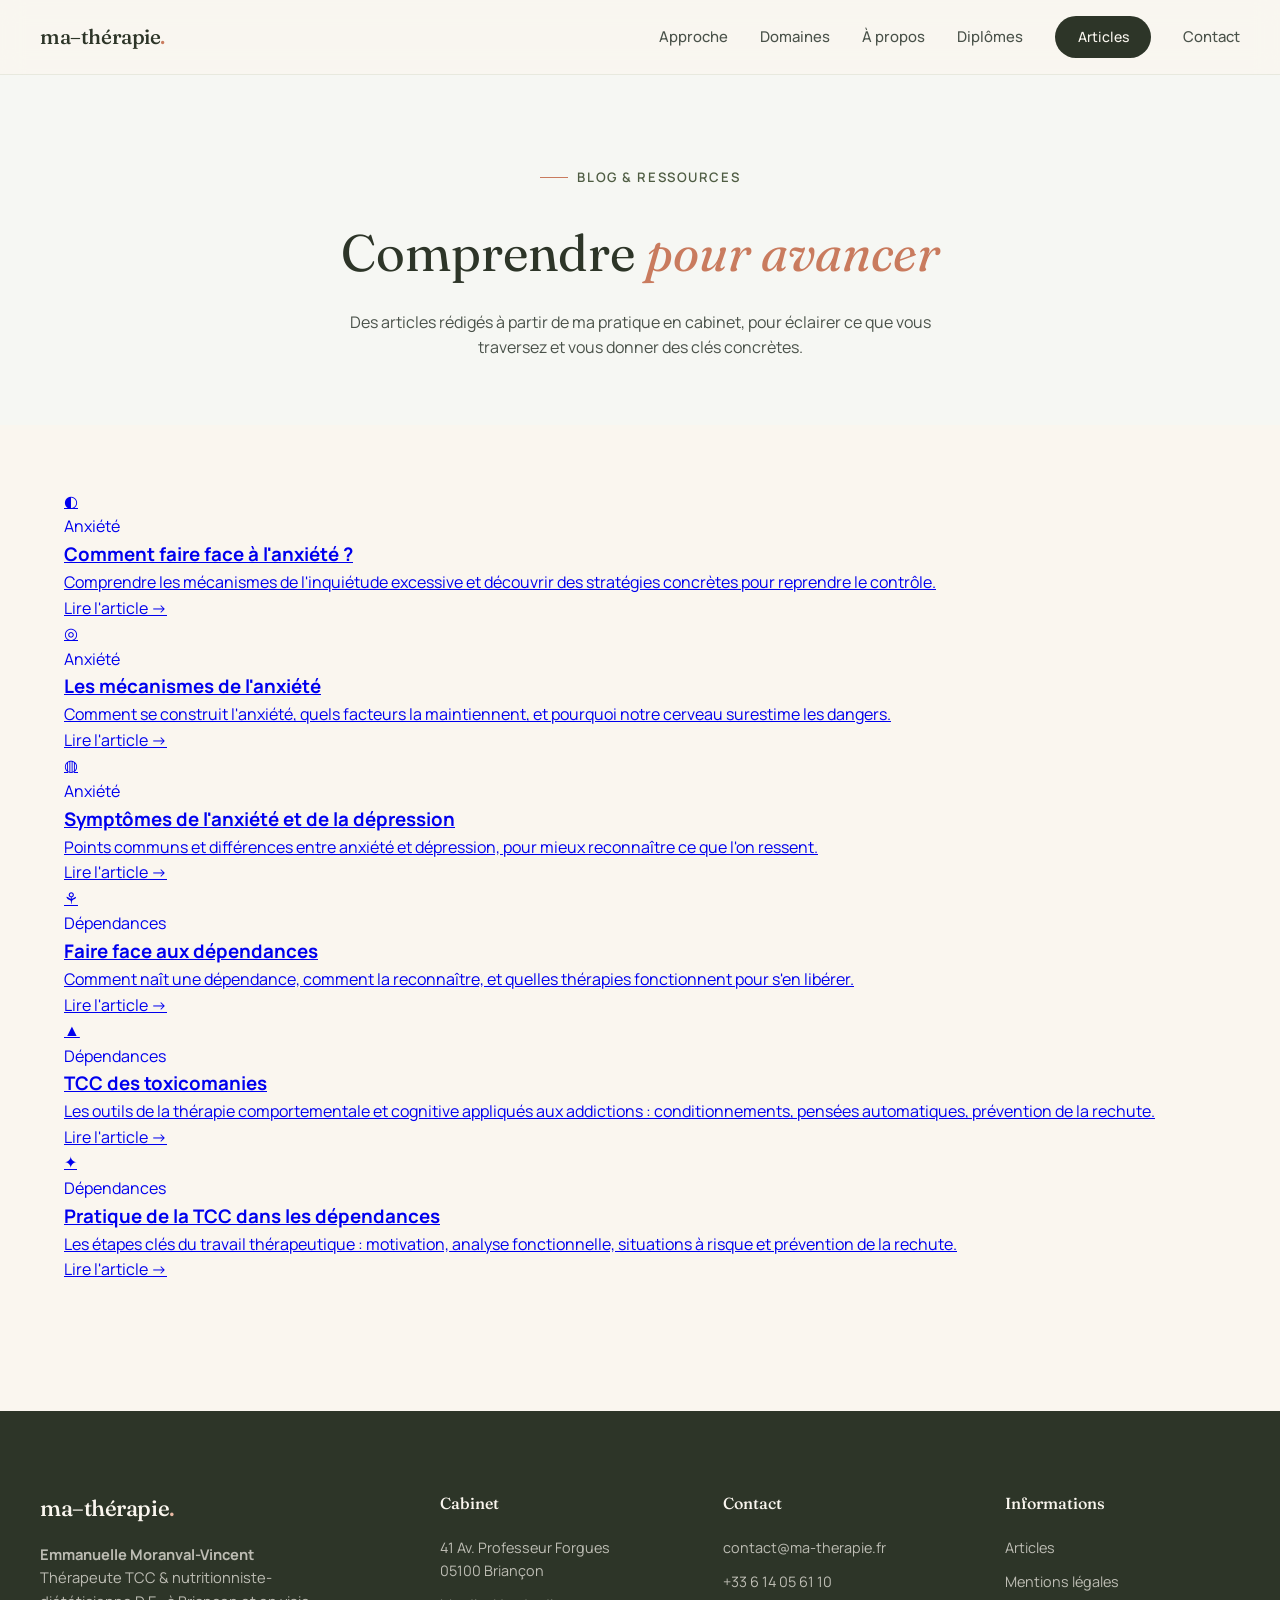
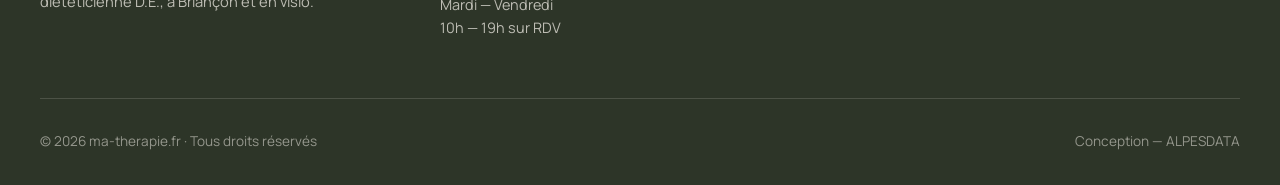
==== articles/index.html @ a9e89aa7 "Initial commit — ma-therapie.fr : site vitrine TCC + nutrition - Design system sauge/argile (Fraunce" ====
<!DOCTYPE html>
<html lang="fr">
<head>
<meta charset="UTF-8">
<meta name="viewport" content="width=device-width, initial-scale=1.0">
<title>Blog & ressources — ma-therapie.fr | Emmanuelle Moranval-Vincent</title>
<meta name="description" content="Articles et ressources sur la thérapie TCC, l'anxiété, les phobies, la dépression et les dépendances par Emmanuelle Moranval-Vincent, thérapeute à Briançon.">
<link rel="stylesheet" href="../css/style.css">
<style>
.page-header {
  padding: 10rem 1.5rem 4rem;
  background: var(--sage-50);
  text-align: center;
}
.page-header h1 { font-family: 'Fraunces', serif; font-size: clamp(2.4rem, 4vw, 3.4rem); font-weight: 400; color: var(--sage-800); }
.page-header h1 em { color: var(--clay); font-style: italic; }
.page-header p { max-width: 600px; margin: 1rem auto 0; color: var(--ink-soft); }

.articles-list { padding: 4rem 1.5rem 8rem; background: var(--cream); }
.articles-list .article-grid { margin-top: 0; }
.article-card .cat { display: inline-block; }

.pagination { text-align: center; margin-top: 4rem; }
.pagination a { display: inline-block; padding: 0.6rem 1.2rem; border-radius: var(--radius-full); background: var(--sage-800); color: var(--cream); text-decoration: none; font-size: 0.9rem; transition: all 0.3s; }
.pagination a:hover { background: var(--clay); }
</style>
</head>
<body>

<nav>
  <div class="nav-inner">
    <a href="/" class="logo">ma–thérapie<em>.</em></a>
    <button class="hamburger" aria-label="Menu"><span></span><span></span><span></span></button>
    <div class="nav-links">
      <a href="/#approach">Approche</a>
      <a href="/#expertise">Domaines</a>
      <a href="/#about">À propos</a>
      <a href="/#diplomas">Diplômes</a>
      <a href="." class="nav-cta">Articles</a>
      <a href="/#contact">Contact</a>
    </div>
  </div>
</nav>

<section class="page-header fade-in">
  <div class="eyebrow" style="justify-content: center;">Blog & ressources</div>
  <h1>Comprendre <em>pour avancer</em></h1>
  <p>Des articles rédigés à partir de ma pratique en cabinet, pour éclairer ce que vous traversez et vous donner des clés concrètes.</p>
</section>

<section class="articles-list">
  <div class="container">
    <div class="article-grid">

      <a href="anxiete-comment-faire-face.html" class="article-card fade-in">
        <div class="thumb">◐</div>
        <div class="body">
          <div class="cat">Anxiété</div>
          <h3>Comment faire face à l'anxiété ?</h3>
          <p class="excerpt">Comprendre les mécanismes de l'inquiétude excessive et découvrir des stratégies concrètes pour reprendre le contrôle.</p>
          <span class="read-more">Lire l'article →</span>
        </div>
      </a>

      <a href="mecanismes-anxiete.html" class="article-card fade-in">
        <div class="thumb">◎</div>
        <div class="body">
          <div class="cat">Anxiété</div>
          <h3>Les mécanismes de l'anxiété</h3>
          <p class="excerpt">Comment se construit l'anxiété, quels facteurs la maintiennent, et pourquoi notre cerveau surestime les dangers.</p>
          <span class="read-more">Lire l'article →</span>
        </div>
      </a>

      <a href="symptomes-anxiete.html" class="article-card fade-in">
        <div class="thumb">◍</div>
        <div class="body">
          <div class="cat">Anxiété</div>
          <h3>Symptômes de l'anxiété et de la dépression</h3>
          <p class="excerpt">Points communs et différences entre anxiété et dépression, pour mieux reconnaître ce que l'on ressent.</p>
          <span class="read-more">Lire l'article →</span>
        </div>
      </a>

      <a href="faire-face-aux-dependances.html" class="article-card fade-in">
        <div class="thumb">⚘</div>
        <div class="body">
          <div class="cat">Dépendances</div>
          <h3>Faire face aux dépendances</h3>
          <p class="excerpt">Comment naît une dépendance, comment la reconnaître, et quelles thérapies fonctionnent pour s'en libérer.</p>
          <span class="read-more">Lire l'article →</span>
        </div>
      </a>

      <a href="tcc-toxicomanies.html" class="article-card fade-in">
        <div class="thumb">▲</div>
        <div class="body">
          <div class="cat">Dépendances</div>
          <h3>TCC des toxicomanies</h3>
          <p class="excerpt">Les outils de la thérapie comportementale et cognitive appliqués aux addictions : conditionnements, pensées automatiques, prévention de la rechute.</p>
          <span class="read-more">Lire l'article →</span>
        </div>
      </a>

      <a href="pratique-tcc-dependances.html" class="article-card fade-in">
        <div class="thumb">✦</div>
        <div class="body">
          <div class="cat">Dépendances</div>
          <h3>Pratique de la TCC dans les dépendances</h3>
          <p class="excerpt">Les étapes clés du travail thérapeutique : motivation, analyse fonctionnelle, situations à risque et prévention de la rechute.</p>
          <span class="read-more">Lire l'article →</span>
        </div>
      </a>

    </div>
  </div>
</section>

<footer id="contact">
  <div class="footer-grid">
    <div class="footer-brand">
      <div class="logo">ma–thérapie<em style="color: var(--clay-light);">.</em></div>
      <p><strong style="color: var(--cream); opacity: 1;">Emmanuelle Moranval-Vincent</strong><br>Thérapeute TCC & nutritionniste-diététicienne D.E., à Briançon et en visio.</p>
    </div>
    <div class="footer-col">
      <h4>Cabinet</h4>
      <p>41 Av. Professeur Forgues<br>05100 Briançon</p>
      <p>Mardi — Vendredi<br>10h — 19h sur RDV</p>
    </div>
    <div class="footer-col">
      <h4>Contact</h4>
      <a href="mailto:contact@ma-therapie.fr">contact@ma-therapie.fr</a>
      <a href="tel:+336****6110">+33 6 14 05 61 10</a>
    </div>
    <div class="footer-col">
      <h4>Informations</h4>
      <a href=".">Articles</a>
      <a href="../mentions-legales.html">Mentions légales</a>
    </div>
  </div>
  <div class="footer-bottom">
    <span>© 2026 ma-therapie.fr · Tous droits réservés</span>
    <span>Conception — ALPESDATA</span>
  </div>
</footer>

<script src="../js/main.js"></script>
</body>
</html>
---- css/style.css ----
/* === MA-THÉRAPIE.FR — Design System === */
@import url('https://fonts.googleapis.com/css2?family=Fraunces:ital,opsz,wght@0,9..144,300;0,9..144,400;0,9..144,500;0,9..144,600;1,9..144,400&family=Manrope:wght@300;400;500;600;700&display=swap');

:root {
  --sage-50: #f6f7f3;
  --sage-100: #e9ece1;
  --sage-200: #d4dac3;
  --sage-400: #8a9a78;
  --sage-600: #4f5d43;
  --sage-800: #2d3528;
  --clay: #c97b5e;
  --clay-light: #e8b8a3;
  --cream: #faf6ef;
  --ink: #1a1f16;
  --ink-soft: #4a524a;
  --white: #ffffff;

  --radius-sm: 8px;
  --radius-md: 14px;
  --radius-lg: 20px;
  --radius-full: 100px;
}

* { margin: 0; padding: 0; box-sizing: border-box; }
html { scroll-behavior: smooth; }

body {
  font-family: 'Manrope', sans-serif;
  color: var(--ink);
  background: var(--cream);
  line-height: 1.6;
  -webkit-font-smoothing: antialiased;
}

.serif { font-family: 'Fraunces', serif; font-weight: 400; letter-spacing: -0.02em; }
.italic { font-style: italic; }

img { max-width: 100%; height: auto; display: block; }

.container {
  max-width: 1200px;
  margin: 0 auto;
  padding: 0 1.5rem;
}

/* === BUTTONS === */
.btn-primary, .btn-secondary {
  padding: 0.9rem 1.8rem;
  border-radius: var(--radius-full);
  font-size: 0.95rem;
  font-weight: 600;
  text-decoration: none;
  transition: all 0.3s cubic-bezier(0.4, 0, 0.2, 1);
  display: inline-flex;
  align-items: center;
  gap: 0.6rem;
  border: none;
  cursor: pointer;
}
.btn-primary {
  background: var(--clay);
  color: var(--white);
  box-shadow: 0 4px 20px rgba(201, 123, 94, 0.25);
}
.btn-primary:hover {
  background: var(--sage-800);
  transform: translateY(-2px);
  box-shadow: 0 8px 28px rgba(45, 53, 40, 0.3);
}
.btn-secondary {
  background: transparent;
  color: var(--sage-800);
  border: 1.5px solid var(--sage-200);
}
.btn-secondary:hover { border-color: var(--sage-800); background: var(--white); }

/* === NAV === */
nav {
  position: fixed;
  top: 0; left: 0; right: 0;
  z-index: 100;
  padding: 1rem 1.5rem;
  background: rgba(250, 246, 239, 0.88);
  backdrop-filter: blur(12px);
  -webkit-backdrop-filter: blur(12px);
  display: flex;
  justify-content: space-between;
  align-items: center;
  border-bottom: 1px solid rgba(138, 154, 120, 0.15);
}
.nav-inner { max-width: 1200px; margin: 0 auto; display: flex; justify-content: space-between; align-items: center; width: 100%; padding: 0; }

.logo {
  font-family: 'Fraunces', serif;
  font-size: 1.3rem;
  font-weight: 500;
  letter-spacing: -0.02em;
  color: var(--sage-800);
  text-decoration: none;
}
.logo em { color: var(--clay); font-style: normal; }

.nav-links { display: flex; gap: 2rem; align-items: center; }
.nav-links a {
  color: var(--ink-soft);
  text-decoration: none;
  font-size: 0.93rem;
  font-weight: 500;
  transition: color 0.2s;
}
.nav-links a:hover { color: var(--clay); }

.nav-cta {
  background: var(--sage-800);
  color: var(--cream) !important;
  padding: 0.6rem 1.4rem;
  border-radius: var(--radius-full);
  font-size: 0.88rem !important;
  transition: all 0.3s;
}
.nav-cta:hover { background: var(--clay); color: var(--white) !important; }

/* Hamburger */
.hamburger { display: none; flex-direction: column; gap: 5px; cursor: pointer; padding: 4px; background: none; border: none; }
.hamburger span { width: 24px; height: 2px; background: var(--sage-800); border-radius: 2px; transition: all 0.3s; }

/* === SECTION HEADERS === */
.eyebrow {
  display: inline-flex;
  align-items: center;
  gap: 0.6rem;
  font-size: 0.82rem;
  font-weight: 600;
  letter-spacing: 0.12em;
  text-transform: uppercase;
  color: var(--sage-600);
  margin-bottom: 1.5rem;
}
.eyebrow::before {
  content: '';
  width: 28px; height: 1.5px;
  background: var(--clay);
}

.section-title {
  font-family: 'Fraunces', serif;
  font-size: clamp(2rem, 4vw, 3.2rem);
  line-height: 1.1;
  letter-spacing: -0.025em;
  font-weight: 400;
}
.section-title em { font-style: italic; }
.section-lead {
  font-size: 1.05rem;
  color: var(--ink-soft);
  line-height: 1.7;
  max-width: 640px;
  margin-top: 1rem;
}

/* === FOOTER === */
footer {
  background: var(--sage-800);
  color: var(--cream);
  padding: 5rem 1.5rem 2rem;
}
.footer-grid {
  max-width: 1200px;
  margin: 0 auto;
  display: grid;
  grid-template-columns: 1.5fr 1fr 1fr 1fr;
  gap: 3rem;
  padding-bottom: 3rem;
  border-bottom: 1px solid rgba(250, 246, 239, 0.15);
}
.footer-brand .logo { color: var(--cream); font-size: 1.4rem; margin-bottom: 1rem; display: block; }
.footer-brand p { opacity: 0.7; font-size: 0.92rem; line-height: 1.6; max-width: 320px; }
.footer-col h4 { font-family: 'Fraunces', serif; font-size: 1rem; margin-bottom: 1.2rem; font-weight: 500; }
.footer-col a, .footer-col p { display: block; color: var(--cream); opacity: 0.7; text-decoration: none; font-size: 0.9rem; margin-bottom: 0.7rem; transition: opacity 0.2s; }
.footer-col a:hover { opacity: 1; color: var(--clay-light); }
.footer-bottom { max-width: 1200px; margin: 2rem auto 0; display: flex; justify-content: space-between; font-size: 0.85rem; opacity: 0.5; }

/* === MOBILE NAV === */
@media (max-width: 900px) {
  .hamburger { display: flex; }
  .nav-links {
    position: fixed;
    top: 64px; left: 0; right: 0;
    background: var(--cream);
    flex-direction: column;
    padding: 2rem;
    gap: 1.5rem;
    border-bottom: 1px solid var(--sage-200);
    transform: translateY(-100%);
    opacity: 0;
    pointer-events: none;
    transition: all 0.3s;
  }
  .nav-links.open { transform: translateY(0); opacity: 1; pointer-events: all; }
  .nav-links a { font-size: 1.1rem; }
  
  .footer-grid { grid-template-columns: 1fr; }
  .footer-bottom { flex-direction: column; gap: 0.5rem; text-align: center; }
}
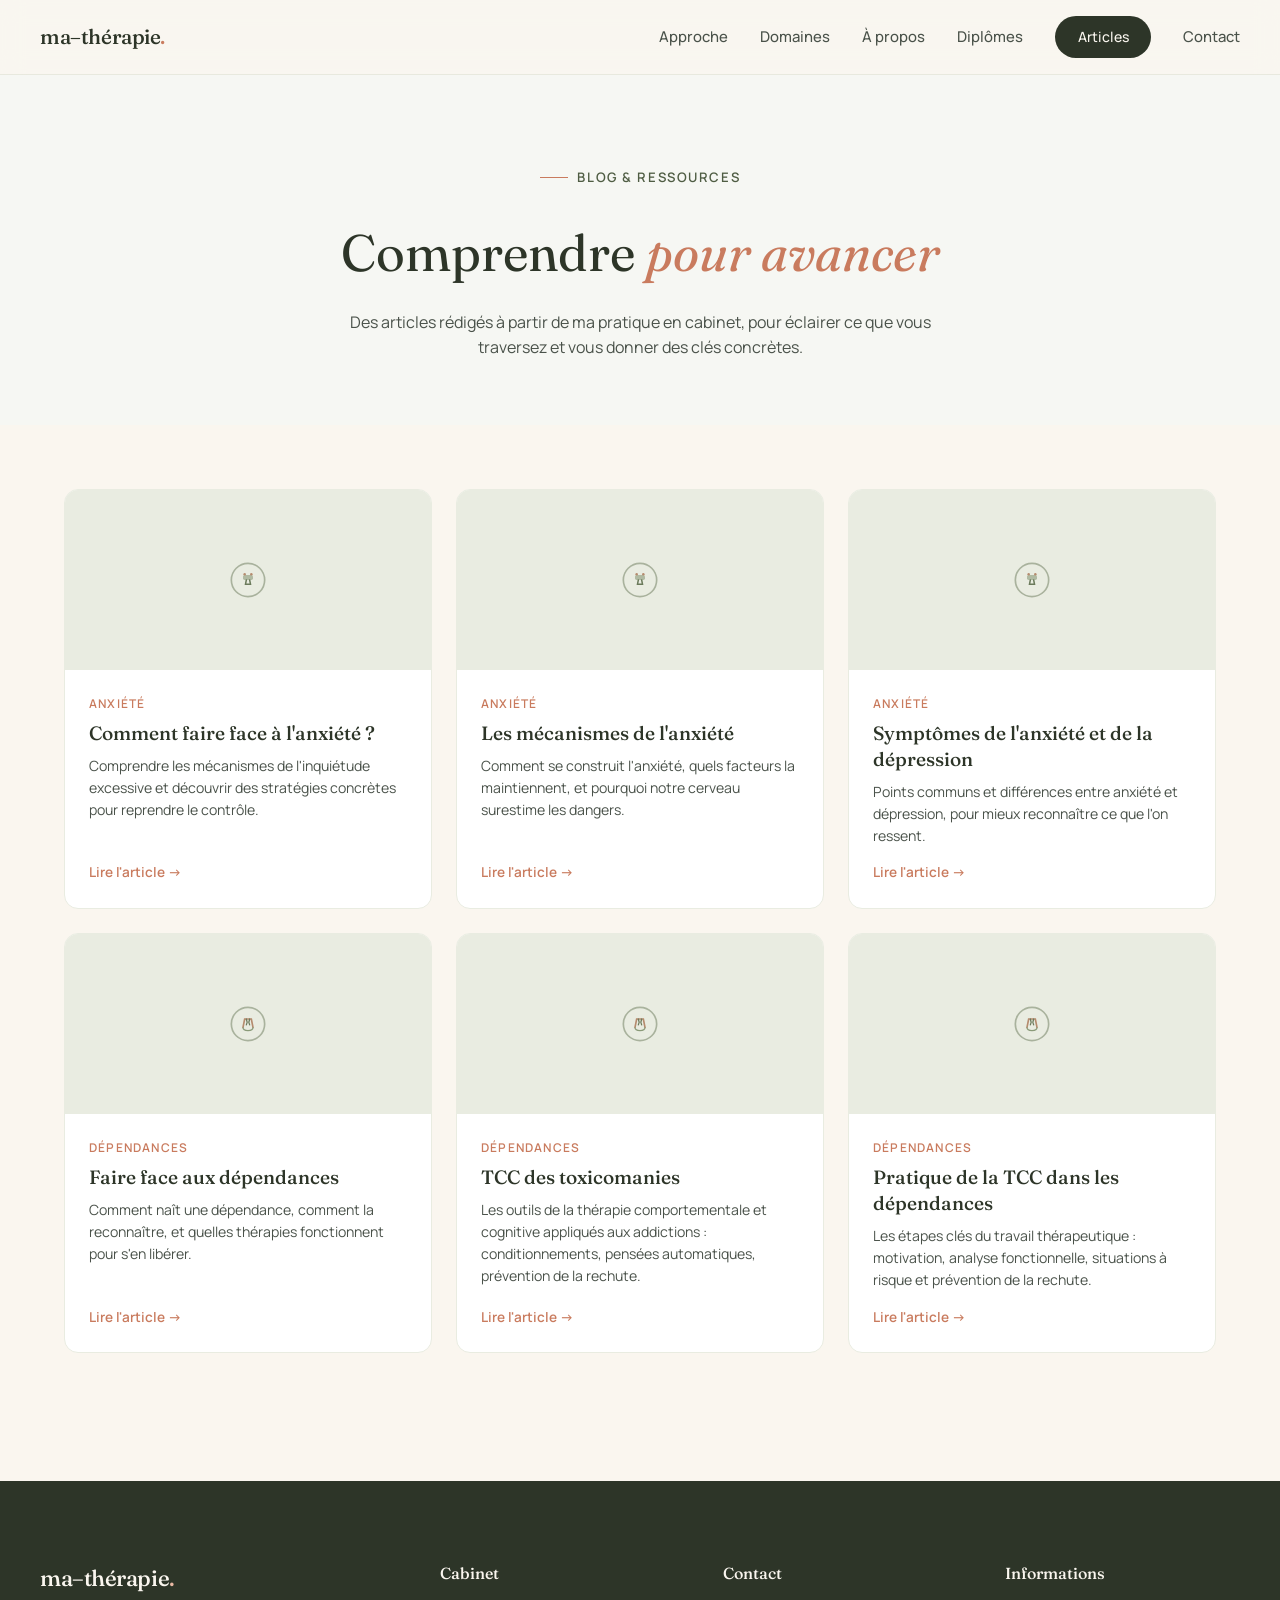
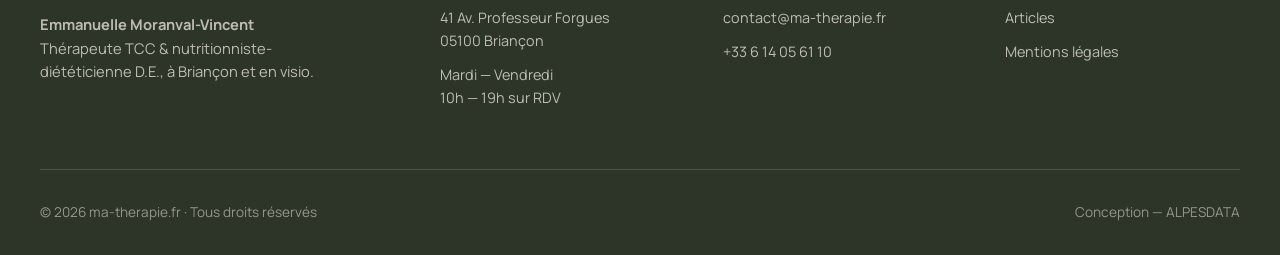
==== commit 992e5225: "SEO : sitemap, robots.txt, OG tags, JSON-LD, breadcrumbs, thumbnails SVG, CSS inline externalisé" ====
--- a/articles/index.html
+++ b/articles/index.html
@@ -24,6 +24,29 @@
 .pagination a { display: inline-block; padding: 0.6rem 1.2rem; border-radius: var(--radius-full); background: var(--sage-800); color: var(--cream); text-decoration: none; font-size: 0.9rem; transition: all 0.3s; }
 .pagination a:hover { background: var(--clay); }
 </style>
+
+  <meta property="og:type" content="website">
+  <meta property="og:url" content="https://ma-therapie.fr/articles/">
+  <meta property="og:title" content="Blog & ressources — ma-therapie.fr | Emmanuelle Moranval-Vincent">
+  <meta property="og:description" content="Articles et ressources sur la thérapie TCC, l'anxiété, les phobies, la dépression et les dépendances par Emmanuelle Moranval-Vincent, thérapeute à Briançon.">
+  <meta property="og:image" content="https://ma-therapie.fr/img/therapeute.jpg">
+  <meta property="og:image:width" content="1200">
+  <meta property="og:image:height" content="630">
+  <meta property="og:locale" content="fr_FR">
+  <meta name="twitter:card" content="summary_large_image">
+  <meta name="twitter:title" content="Blog & ressources — ma-therapie.fr | Emmanuelle Moranval-Vincent">
+  <meta name="twitter:description" content="Articles et ressources sur la thérapie TCC, l'anxiété, les phobies, la dépression et les dépendances par Emmanuelle Moranval-Vincent, thérapeute à Briançon.">
+  <link rel="canonical" href="https://ma-therapie.fr/articles/">
+  <script type="application/ld+json">
+{
+      "@context": "https://schema.org",
+      "@type": "Blog",
+      "name": "Blog — ma-therapie.fr",
+      "description": "Articles et ressources sur la thérapie TCC",
+      "url": "https://ma-therapie.fr/articles/",
+      "author": {"@type": "Person", "name": "Emmanuelle Moranval-Vincent"}
+    }
+  </script>
 </head>
 <body>
 
@@ -53,7 +76,9 @@
     <div class="article-grid">
 
       <a href="anxiete-comment-faire-face.html" class="article-card fade-in">
-        <div class="thumb">◐</div>
+        <div class="thumb">
+    <svg viewBox="0 0 48 48" fill="none" xmlns="http://www.w3.org/2000/svg" width="40" height="40"><circle cx="24" cy="24" r="20" stroke="#6b7a5b" stroke-width="2" fill="#e9ece1" opacity="0.5"/><path d="M18 20c0-1.1.9-2 2-2h8a2 2 0 012 2v2a2 2 0 01-2 2h-8a2 2 0 01-2-2v-2z" fill="#8a9a78" opacity="0.6"/><path d="M22 24l-1 5h6l-1-5" stroke="#6b7a5b" stroke-width="1.8" stroke-linecap="round"/><circle cx="20" cy="17" r="1.5" fill="#b58b6e"/><circle cx="28" cy="17" r="1.5" fill="#b58b6e"/></svg>
+  </div>
         <div class="body">
           <div class="cat">Anxiété</div>
           <h3>Comment faire face à l'anxiété ?</h3>
@@ -63,7 +88,9 @@
       </a>
 
       <a href="mecanismes-anxiete.html" class="article-card fade-in">
-        <div class="thumb">◎</div>
+        <div class="thumb">
+    <svg viewBox="0 0 48 48" fill="none" xmlns="http://www.w3.org/2000/svg" width="40" height="40"><circle cx="24" cy="24" r="20" stroke="#6b7a5b" stroke-width="2" fill="#e9ece1" opacity="0.5"/><path d="M18 20c0-1.1.9-2 2-2h8a2 2 0 012 2v2a2 2 0 01-2 2h-8a2 2 0 01-2-2v-2z" fill="#8a9a78" opacity="0.6"/><path d="M22 24l-1 5h6l-1-5" stroke="#6b7a5b" stroke-width="1.8" stroke-linecap="round"/><circle cx="20" cy="17" r="1.5" fill="#b58b6e"/><circle cx="28" cy="17" r="1.5" fill="#b58b6e"/></svg>
+  </div>
         <div class="body">
           <div class="cat">Anxiété</div>
           <h3>Les mécanismes de l'anxiété</h3>
@@ -73,7 +100,9 @@
       </a>
 
       <a href="symptomes-anxiete.html" class="article-card fade-in">
-        <div class="thumb">◍</div>
+        <div class="thumb">
+    <svg viewBox="0 0 48 48" fill="none" xmlns="http://www.w3.org/2000/svg" width="40" height="40"><circle cx="24" cy="24" r="20" stroke="#6b7a5b" stroke-width="2" fill="#e9ece1" opacity="0.5"/><path d="M18 20c0-1.1.9-2 2-2h8a2 2 0 012 2v2a2 2 0 01-2 2h-8a2 2 0 01-2-2v-2z" fill="#8a9a78" opacity="0.6"/><path d="M22 24l-1 5h6l-1-5" stroke="#6b7a5b" stroke-width="1.8" stroke-linecap="round"/><circle cx="20" cy="17" r="1.5" fill="#b58b6e"/><circle cx="28" cy="17" r="1.5" fill="#b58b6e"/></svg>
+  </div>
         <div class="body">
           <div class="cat">Anxiété</div>
           <h3>Symptômes de l'anxiété et de la dépression</h3>
@@ -83,7 +112,9 @@
       </a>
 
       <a href="faire-face-aux-dependances.html" class="article-card fade-in">
-        <div class="thumb">⚘</div>
+        <div class="thumb">
+    <svg viewBox="0 0 48 48" fill="none" xmlns="http://www.w3.org/2000/svg" width="40" height="40"><circle cx="24" cy="24" r="20" stroke="#6b7a5b" stroke-width="2" fill="#e9ece1" opacity="0.5"/><path d="M18 28l2-10h8l2 10" stroke="#b58b6e" stroke-width="2" stroke-linecap="round"/><path d="M18 28c0 2 2 4 6 4s6-2 6-4" stroke="#8a9a78" stroke-width="1.5" fill="none"/><path d="M22 18l1 4-1 3" stroke="#6b7a5b" stroke-width="1.5" stroke-linecap="round"/><path d="M26 18l-1 4 1 3" stroke="#6b7a5b" stroke-width="1.5" stroke-linecap="round"/></svg>
+  </div>
         <div class="body">
           <div class="cat">Dépendances</div>
           <h3>Faire face aux dépendances</h3>
@@ -93,7 +124,9 @@
       </a>
 
       <a href="tcc-toxicomanies.html" class="article-card fade-in">
-        <div class="thumb">▲</div>
+        <div class="thumb">
+    <svg viewBox="0 0 48 48" fill="none" xmlns="http://www.w3.org/2000/svg" width="40" height="40"><circle cx="24" cy="24" r="20" stroke="#6b7a5b" stroke-width="2" fill="#e9ece1" opacity="0.5"/><path d="M18 28l2-10h8l2 10" stroke="#b58b6e" stroke-width="2" stroke-linecap="round"/><path d="M18 28c0 2 2 4 6 4s6-2 6-4" stroke="#8a9a78" stroke-width="1.5" fill="none"/><path d="M22 18l1 4-1 3" stroke="#6b7a5b" stroke-width="1.5" stroke-linecap="round"/><path d="M26 18l-1 4 1 3" stroke="#6b7a5b" stroke-width="1.5" stroke-linecap="round"/></svg>
+  </div>
         <div class="body">
           <div class="cat">Dépendances</div>
           <h3>TCC des toxicomanies</h3>
@@ -103,7 +136,9 @@
       </a>
 
       <a href="pratique-tcc-dependances.html" class="article-card fade-in">
-        <div class="thumb">✦</div>
+        <div class="thumb">
+    <svg viewBox="0 0 48 48" fill="none" xmlns="http://www.w3.org/2000/svg" width="40" height="40"><circle cx="24" cy="24" r="20" stroke="#6b7a5b" stroke-width="2" fill="#e9ece1" opacity="0.5"/><path d="M18 28l2-10h8l2 10" stroke="#b58b6e" stroke-width="2" stroke-linecap="round"/><path d="M18 28c0 2 2 4 6 4s6-2 6-4" stroke="#8a9a78" stroke-width="1.5" fill="none"/><path d="M22 18l1 4-1 3" stroke="#6b7a5b" stroke-width="1.5" stroke-linecap="round"/><path d="M26 18l-1 4 1 3" stroke="#6b7a5b" stroke-width="1.5" stroke-linecap="round"/></svg>
+  </div>
         <div class="body">
           <div class="cat">Dépendances</div>
           <h3>Pratique de la TCC dans les dépendances</h3>
--- a/css/style.css
+++ b/css/style.css
@@ -202,3 +202,575 @@
   .footer-grid { grid-template-columns: 1fr; }
   .footer-bottom { flex-direction: column; gap: 0.5rem; text-align: center; }
 }
+
+
+/* === SECTION STYLES (moved from index.html inline) === */
+/* === HERO === */
+.hero {
+  min-height: 100vh;
+  padding: 7rem 1.5rem 4rem;
+  display: grid;
+  grid-template-columns: 1.1fr 0.9fr;
+  gap: 4rem;
+  align-items: center;
+  position: relative;
+  overflow: hidden;
+  max-width: 1200px;
+  margin: 0 auto;
+}
+.hero::before {
+  content: '';
+  position: absolute;
+  top: -20%; right: -10%;
+  width: 60%; height: 80%;
+  background: radial-gradient(circle, var(--sage-100) 0%, transparent 60%);
+  z-index: 0;
+}
+.hero-content { position: relative; z-index: 2; }
+
+.hero h1 {
+  font-family: 'Fraunces', serif;
+  font-size: clamp(2.6rem, 5.5vw, 4.8rem);
+  line-height: 1.02;
+  letter-spacing: -0.035em;
+  color: var(--sage-800);
+  margin-bottom: 1.8rem;
+  font-weight: 400;
+}
+.hero h1 em { font-style: italic; color: var(--clay); font-weight: 300; }
+
+.hero-desc {
+  font-size: 1.1rem;
+  color: var(--ink-soft);
+  max-width: 520px;
+  margin-bottom: 2.5rem;
+  line-height: 1.7;
+}
+
+.cta-group { display: flex; gap: 1rem; flex-wrap: wrap; }
+
+.hero-signals {
+  display: flex;
+  gap: 2.5rem;
+  margin-top: 3rem;
+  padding-top: 2rem;
+  border-top: 1px solid var(--sage-200);
+}
+.signal-item .num {
+  font-family: 'Fraunces', serif;
+  font-size: 2rem;
+  color: var(--clay);
+  line-height: 1;
+  font-weight: 500;
+}
+.signal-item .lbl {
+  font-size: 0.82rem;
+  color: var(--ink-soft);
+  margin-top: 0.4rem;
+}
+
+/* Hero visual */
+.hero-visual { position: relative; z-index: 1; height: 580px; }
+.portrait-frame {
+  position: absolute;
+  top: 50%; left: 50%;
+  transform: translate(-50%, -50%);
+  width: 85%;
+  max-width: 400px;
+  aspect-ratio: 4/5;
+  border-radius: 240px 240px 16px 16px;
+  background:
+    linear-gradient(135deg, rgba(201,123,94,0.15), rgba(138,154,120,0.25)),
+    url('img/therapeute.jpg') center/cover;
+  box-shadow: 0 30px 80px rgba(45, 53, 40, 0.2);
+}
+.portrait-frame::after {
+  content: '';
+  position: absolute;
+  inset: -8px;
+  border: 1px solid var(--sage-400);
+  border-radius: 248px 248px 24px 24px;
+  opacity: 0.4;
+}
+.floating-badge {
+  position: absolute;
+  background: var(--white);
+  padding: 1rem 1.3rem;
+  border-radius: var(--radius-md);
+  box-shadow: 0 12px 40px rgba(45, 53, 40, 0.12);
+  display: flex;
+  align-items: center;
+  gap: 0.8rem;
+  font-size: 0.9rem;
+}
+.floating-badge .dot {
+  width: 10px; height: 10px;
+  border-radius: 50%;
+  background: #4ade80;
+  box-shadow: 0 0 0 4px rgba(74, 222, 128, 0.2);
+  animation: pulse 2s infinite;
+}
+@keyframes pulse {
+  0%, 100% { box-shadow: 0 0 0 4px rgba(74, 222, 128, 0.2); }
+  50% { box-shadow: 0 0 0 8px rgba(74, 222, 128, 0.1); }
+}
+.badge-1 { top: 12%; left: -3%; }
+.badge-2 { bottom: 10%; right: -3%; font-family: 'Fraunces', serif; font-size: 0.88rem; color: var(--sage-800); }
+.badge-2 .stars { color: var(--clay); font-size: 1rem; }
+
+/* === APPROACH === */
+.approach {
+  padding: 8rem 1.5rem;
+  background: var(--sage-800);
+  color: var(--cream);
+  position: relative;
+}
+.approach h2 em { color: var(--clay-light); }
+.approach .section-lead { color: rgba(250, 246, 239, 0.85); }
+
+.approach-grid {
+  display: grid;
+  grid-template-columns: repeat(2, 1fr);
+  gap: 2rem;
+  margin-top: 3rem;
+}
+.approach-card {
+  background: rgba(250, 246, 239, 0.04);
+  border: 1px solid rgba(250, 246, 239, 0.1);
+  border-radius: var(--radius-lg);
+  padding: 2.5rem;
+  transition: all 0.4s;
+}
+.approach-card:hover {
+  background: rgba(250, 246, 239, 0.08);
+  transform: translateY(-4px);
+}
+.card-num {
+  font-family: 'Fraunces', serif;
+  font-size: 0.95rem;
+  color: var(--clay-light);
+  letter-spacing: 0.15em;
+  margin-bottom: 1.5rem;
+}
+.card-title {
+  font-family: 'Fraunces', serif;
+  font-size: 1.8rem;
+  font-weight: 400;
+  margin-bottom: 1rem;
+  letter-spacing: -0.02em;
+}
+.card-title em { font-style: italic; color: var(--clay-light); }
+.card-desc {
+  font-size: 0.98rem;
+  opacity: 0.85;
+  line-height: 1.7;
+  margin-bottom: 1.5rem;
+}
+.card-tags { display: flex; flex-wrap: wrap; gap: 0.5rem; }
+.tag {
+  font-size: 0.78rem;
+  padding: 0.3rem 0.8rem;
+  border: 1px solid rgba(250, 246, 239, 0.2);
+  border-radius: var(--radius-full);
+  color: var(--cream);
+  opacity: 0.85;
+}
+
+/* === EXPERTISE === */
+.expertise {
+  padding: 8rem 1.5rem;
+  background: var(--cream);
+}
+.expertise h2 em { color: var(--clay); }
+.expertise .subtitle {
+  color: var(--ink-soft);
+  font-size: 1.05rem;
+  margin-bottom: 4rem;
+  max-width: 580px;
+}
+.expertise-grid {
+  display: grid;
+  grid-template-columns: repeat(3, 1fr);
+  gap: 1.2rem;
+}
+.expertise-item {
+  background: var(--white);
+  padding: 2rem 1.8rem;
+  border-radius: 16px;
+  border: 1px solid var(--sage-100);
+  transition: all 0.3s;
+  cursor: pointer;
+  text-decoration: none;
+  display: block;
+  color: inherit;
+}
+.expertise-item:hover {
+  border-color: var(--clay);
+  transform: translateY(-3px);
+  box-shadow: 0 15px 40px rgba(45, 53, 40, 0.08);
+}
+.exp-icon {
+  width: 44px; height: 44px;
+  background: var(--sage-100);
+  border-radius: 12px;
+  display: flex;
+  align-items: center;
+  justify-content: center;
+  margin-bottom: 1.2rem;
+  font-size: 1.3rem;
+}
+.expertise-item:hover .exp-icon { background: var(--clay-light); }
+.exp-title {
+  font-family: 'Fraunces', serif;
+  font-size: 1.25rem;
+  color: var(--sage-800);
+  margin-bottom: 0.5rem;
+  font-weight: 500;
+}
+.exp-desc {
+  font-size: 0.9rem;
+  color: var(--ink-soft);
+  line-height: 1.55;
+}
+
+/* === BLOG PREVIEW === */
+.blog-preview {
+  padding: 8rem 1.5rem;
+  background: var(--sage-50);
+}
+.blog-preview h2 em { color: var(--clay); }
+.article-grid {
+  display: grid;
+  grid-template-columns: repeat(3, 1fr);
+  gap: 1.5rem;
+  margin-top: 4rem;
+}
+.article-card {
+  background: var(--white);
+  border-radius: var(--radius-md);
+  overflow: hidden;
+  border: 1px solid var(--sage-100);
+  transition: all 0.3s;
+  text-decoration: none;
+  color: inherit;
+  display: flex;
+  flex-direction: column;
+}
+.article-card:hover {
+  transform: translateY(-4px);
+  box-shadow: 0 15px 40px rgba(45, 53, 40, 0.1);
+  border-color: var(--clay-light);
+}
+.article-card .thumb {
+  height: 180px;
+  background: var(--sage-100);
+  display: flex;
+  align-items: center;
+  justify-content: center;
+  font-size: 3rem;
+}
+.article-card .body { padding: 1.5rem; flex: 1; display: flex; flex-direction: column; }
+.article-card .cat {
+  font-size: 0.75rem;
+  text-transform: uppercase;
+  letter-spacing: 0.1em;
+  color: var(--clay);
+  font-weight: 600;
+  margin-bottom: 0.5rem;
+}
+.article-card h3 {
+  font-family: 'Fraunces', serif;
+  font-size: 1.2rem;
+  font-weight: 500;
+  color: var(--sage-800);
+  margin-bottom: 0.5rem;
+  line-height: 1.35;
+}
+.article-card .excerpt {
+  font-size: 0.88rem;
+  color: var(--ink-soft);
+  line-height: 1.55;
+  flex: 1;
+}
+.article-card .read-more {
+  margin-top: 1rem;
+  font-size: 0.85rem;
+  color: var(--clay);
+  font-weight: 600;
+}
+
+/* === ABOUT === */
+.about {
+  padding: 8rem 1.5rem;
+  background: var(--sage-50);
+}
+.about-inner {
+  max-width: 1200px;
+  margin: 0 auto;
+  display: grid;
+  grid-template-columns: 0.9fr 1.1fr;
+  gap: 5rem;
+  align-items: center;
+}
+.about-visual {
+  aspect-ratio: 3/4;
+  border-radius: 12px;
+  background:
+    linear-gradient(135deg, rgba(201,123,94,0.1), rgba(45,53,40,0.2)),
+    url('img/cabinet.jpg') center/cover;
+  position: relative;
+  box-shadow: 0 20px 60px rgba(45, 53, 40, 0.15);
+}
+.about-quote {
+  position: absolute;
+  bottom: -40px; right: -40px;
+  background: var(--cream);
+  padding: 1.8rem 2rem;
+  border-radius: 8px;
+  max-width: 280px;
+  font-family: 'Fraunces', serif;
+  font-style: italic;
+  font-size: 1.05rem;
+  color: var(--sage-800);
+  line-height: 1.5;
+  box-shadow: 0 15px 45px rgba(45, 53, 40, 0.12);
+}
+.about-quote::before {
+  content: '"';
+  position: absolute;
+  top: -10px; left: 15px;
+  font-size: 4rem;
+  color: var(--clay);
+  font-family: 'Fraunces', serif;
+  line-height: 1;
+}
+.about h2 em { color: var(--clay); font-weight: 300; }
+.about p {
+  color: var(--ink-soft);
+  font-size: 1rem;
+  margin-bottom: 1.2rem;
+  line-height: 1.75;
+}
+.credentials {
+  margin-top: 2rem;
+  padding-top: 2rem;
+  border-top: 1px solid var(--sage-200);
+  display: grid;
+  grid-template-columns: 1fr 1fr;
+  gap: 1.5rem;
+}
+.cred-item {
+  font-size: 0.9rem;
+  color: var(--sage-800);
+  display: flex;
+  align-items: flex-start;
+  gap: 0.6rem;
+}
+.cred-item::before {
+  content: '✓';
+  color: var(--clay);
+  font-weight: 700;
+  flex-shrink: 0;
+}
+
+/* === DIPLOMAS === */
+.diplomas {
+  padding: 8rem 1.5rem;
+  background: var(--cream);
+  position: relative;
+  overflow: hidden;
+}
+.diplomas::before {
+  content: '';
+  position: absolute;
+  top: 10%; left: -10%;
+  width: 500px; height: 500px;
+  background: radial-gradient(circle, var(--sage-100) 0%, transparent 65%);
+  z-index: 0;
+}
+.diplomas-inner { max-width: 1100px; margin: 0 auto; position: relative; z-index: 1; }
+
+.diplomas-header {
+  display: grid;
+  grid-template-columns: 1fr 1fr;
+  gap: 4rem;
+  align-items: end;
+  margin-bottom: 5rem;
+}
+.diplomas h2 em { color: var(--clay); }
+.diplomas .header-text {
+  color: var(--ink-soft);
+  font-size: 1.02rem;
+  line-height: 1.7;
+}
+
+.timeline { position: relative; padding-left: 3rem; }
+.timeline::before {
+  content: '';
+  position: absolute;
+  left: 11px;
+  top: 12px;
+  bottom: 12px;
+  width: 1px;
+  background: linear-gradient(to bottom, var(--clay) 0%, var(--sage-400) 50%, transparent 100%);
+}
+.timeline-item {
+  position: relative;
+  padding: 1.8rem 2rem;
+  margin-bottom: 1.2rem;
+  display: grid;
+  grid-template-columns: 110px 1fr auto;
+  gap: 2.5rem;
+  align-items: center;
+  background: var(--white);
+  border-radius: var(--radius-md);
+  margin-left: -1rem;
+  border: 1px solid var(--sage-100);
+  transition: all 0.3s;
+}
+.timeline-item:hover {
+  transform: translateX(6px);
+  border-color: var(--clay-light);
+  box-shadow: 0 10px 30px rgba(45, 53, 40, 0.07);
+}
+.timeline-dot {
+  position: absolute;
+  left: -2.8rem;
+  top: 50%;
+  transform: translateY(-50%);
+  width: 24px; height: 24px;
+  border-radius: 50%;
+  background: var(--cream);
+  border: 2px solid var(--clay);
+  display: flex;
+  align-items: center;
+  justify-content: center;
+}
+.timeline-dot::after {
+  content: '';
+  width: 8px; height: 8px;
+  border-radius: 50%;
+  background: var(--clay);
+}
+.timeline-year {
+  font-family: 'Fraunces', serif;
+  font-size: 1.5rem;
+  color: var(--clay);
+  font-weight: 500;
+  letter-spacing: -0.01em;
+}
+.timeline-content .dipl-title {
+  font-family: 'Fraunces', serif;
+  font-size: 1.22rem;
+  color: var(--sage-800);
+  font-weight: 500;
+  margin-bottom: 0.35rem;
+}
+.timeline-content .dipl-institution {
+  font-size: 0.88rem;
+  color: var(--ink-soft);
+  line-height: 1.5;
+}
+.timeline-badge {
+  font-size: 0.72rem;
+  padding: 0.35rem 0.9rem;
+  border-radius: var(--radius-full);
+  background: var(--sage-100);
+  color: var(--sage-800);
+  font-weight: 600;
+  letter-spacing: 0.06em;
+  text-transform: uppercase;
+  white-space: nowrap;
+}
+.timeline-badge.accent { background: var(--clay); color: var(--white); }
+
+.diplomas-footer {
+  margin-top: 3rem;
+  padding: 1.8rem 2rem;
+  background: var(--sage-800);
+  color: var(--cream);
+  border-radius: var(--radius-md);
+  display: flex;
+  align-items: center;
+  gap: 1.5rem;
+  font-size: 0.95rem;
+}
+.diplomas-footer .icon { font-size: 1.8rem; flex-shrink: 0; }
+.diplomas-footer strong { color: var(--clay-light); }
+
+/* === BOOKING === */
+.booking {
+  padding: 8rem 1.5rem;
+  background: var(--clay);
+  color: var(--white);
+  text-align: center;
+  position: relative;
+  overflow: hidden;
+}
+.booking::before {
+  content: '';
+  position: absolute;
+  inset: 0;
+  background:
+    radial-gradient(circle at 20% 30%, rgba(255,255,255,0.1) 0%, transparent 50%),
+    radial-gradient(circle at 80% 70%, rgba(45,53,40,0.2) 0%, transparent 50%);
+}
+.booking-inner { position: relative; }
+.booking h2 em { color: rgba(255,255,255,0.85); }
+.booking p {
+  font-size: 1.1rem;
+  opacity: 0.92;
+  margin-bottom: 2.5rem;
+  line-height: 1.65;
+}
+.booking .cta-group { justify-content: center; }
+.booking .btn-primary { background: var(--cream); color: var(--sage-800); }
+.booking .btn-primary:hover { background: var(--sage-800); color: var(--cream); }
+.booking .btn-secondary { color: var(--white); border-color: rgba(255,255,255,0.4); }
+.booking .btn-secondary:hover { background: rgba(255,255,255,0.1); border-color: var(--white); }
+
+/* === RESPONSIVE === */
+@media (max-width: 900px) {
+  .hero { grid-template-columns: 1fr; gap: 3rem; padding: 7rem 1.5rem 3rem; }
+  .hero-visual { height: 420px; }
+  .approach-grid, .expertise-grid, .article-grid { grid-template-columns: 1fr; }
+  .about-inner { grid-template-columns: 1fr; gap: 3rem; }
+  .diplomas-header { grid-template-columns: 1fr; gap: 1.5rem; margin-bottom: 3rem; }
+  .timeline { padding-left: 2rem; }
+  .timeline-item { grid-template-columns: 1fr; gap: 0.5rem; padding: 1.5rem; margin-left: 0; }
+  .timeline-item:hover { transform: none; }
+  .timeline-dot { left: -2.3rem; }
+  .timeline-year { font-size: 1.2rem; }
+  .diplomas-footer { flex-direction: column; text-align: center; }
+  .about-quote { position: static; margin-top: 1.5rem; max-width: 100%; }
+  .credentials { grid-template-columns: 1fr; }
+}
+
+/* === FADE IN === */
+.fade-in { opacity: 0; transform: translateY(30px); transition: all 0.8s cubic-bezier(0.4, 0, 0.2, 1); }
+.fade-in.visible { opacity: 1; transform: translateY(0); }
+/* === BREADCRUMB === */
+.breadcrumb {
+  max-width: 720px;
+  margin: 0 auto;
+  padding: 7rem 1.5rem 0;
+  font-size: 0.85rem;
+  color: var(--ink-soft);
+}
+.breadcrumb a {
+  color: var(--clay);
+  text-decoration: none;
+  transition: opacity 0.2s;
+}
+.breadcrumb a:hover { opacity: 0.7; }
+.breadcrumb .sep {
+  margin: 0 0.5rem;
+  color: var(--sage-200);
+  font-size: 1.1rem;
+}
+.breadcrumb [aria-current="page"] {
+  color: var(--ink-soft);
+}
+@media (max-width: 900px) {
+  .breadcrumb { padding: 7rem 1rem 0; font-size: 0.8rem; }
+}
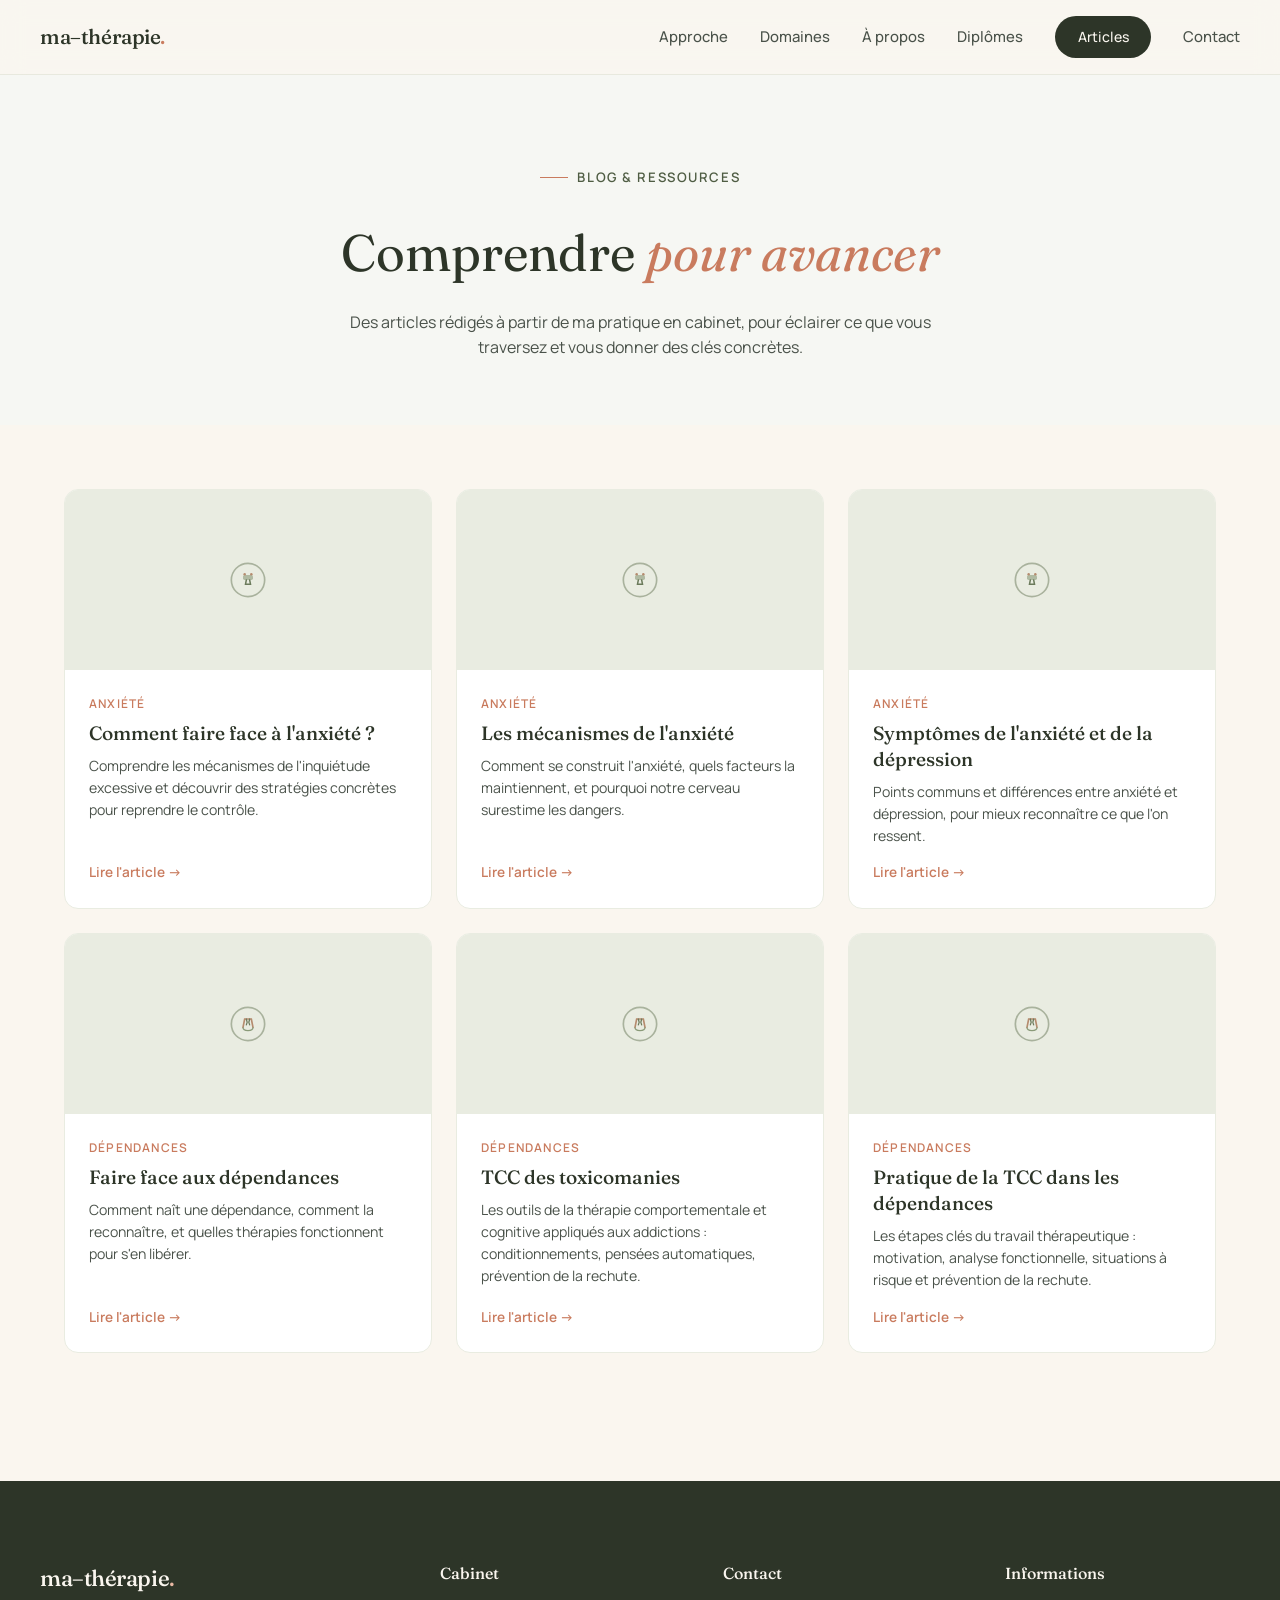
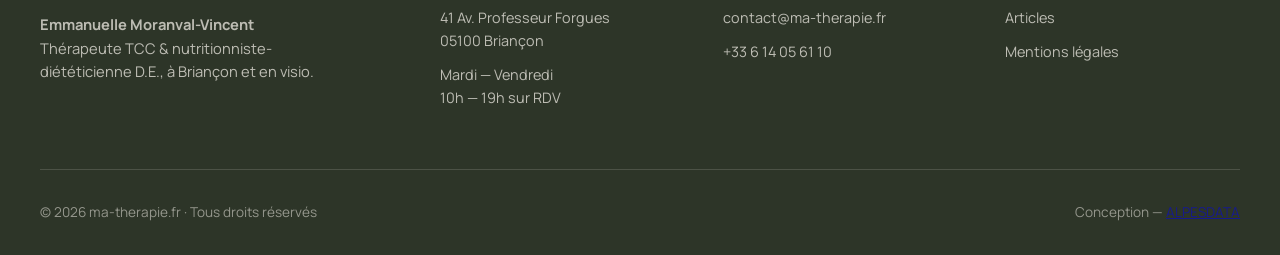
==== commit ed176029: "Ajout lien alpesdata.com (target=_blank) dans toutes les pages" ====
--- a/articles/index.html
+++ b/articles/index.html
@@ -175,7 +175,7 @@
   </div>
   <div class="footer-bottom">
     <span>© 2026 ma-therapie.fr · Tous droits réservés</span>
-    <span>Conception — ALPESDATA</span>
+    <span>Conception — <a href="https://alpesdata.com" target="_blank" rel="noopener">ALPESDATA</a></span>
   </div>
 </footer>
 
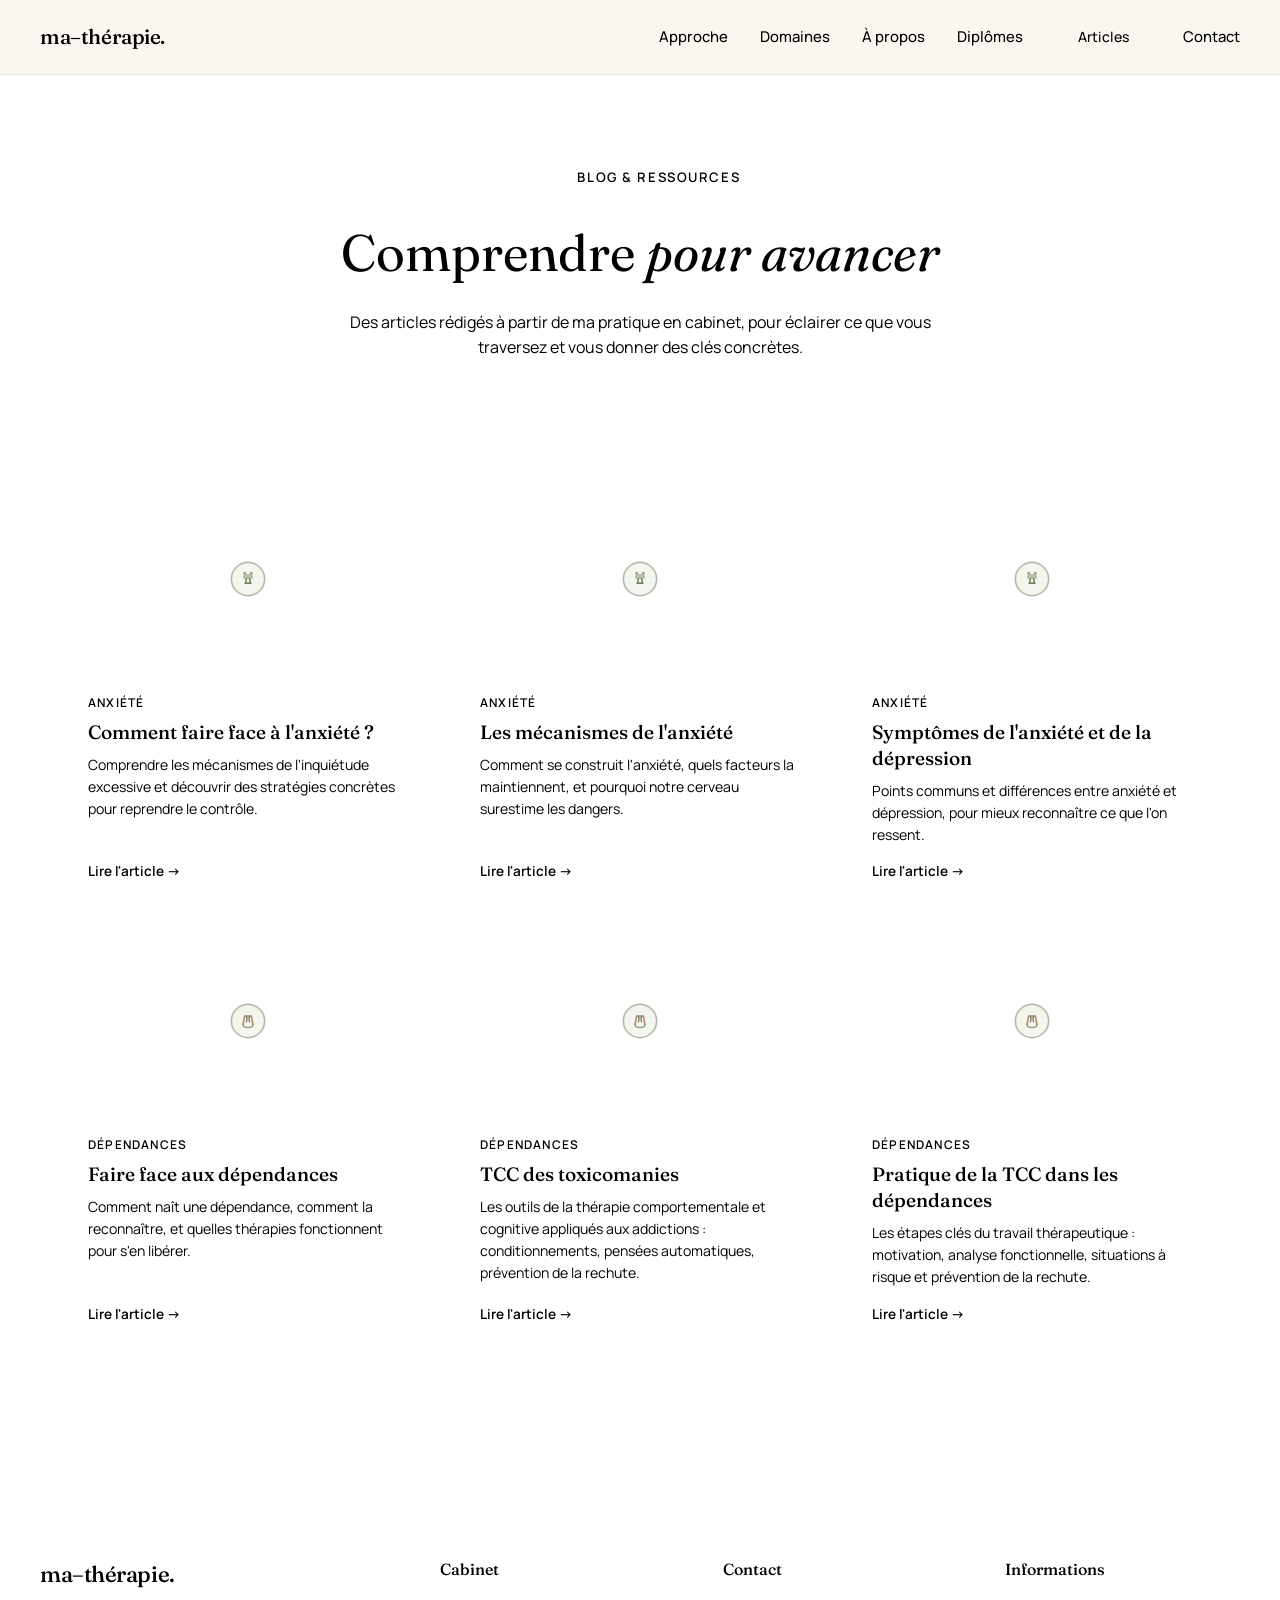
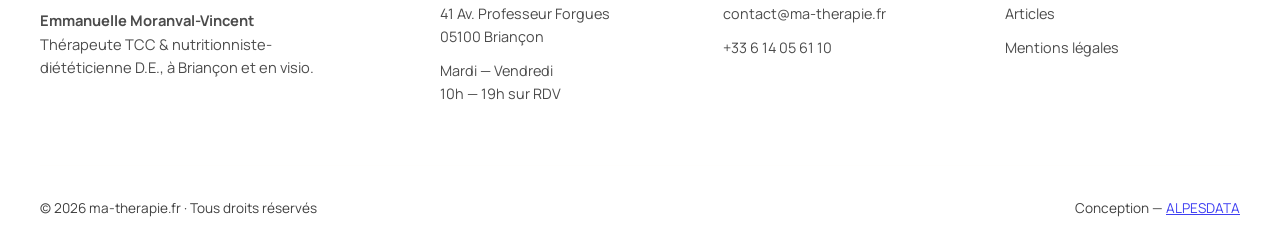
==== commit 82fc4996: "Inline CSS dans le HTML (supprime render-blocking) + Google Fonts en preconnect" ====
--- a/articles/index.html
+++ b/articles/index.html
@@ -5,7 +5,6 @@
 <meta name="viewport" content="width=device-width, initial-scale=1.0">
 <title>Blog & ressources — ma-therapie.fr | Emmanuelle Moranval-Vincent</title>
 <meta name="description" content="Articles et ressources sur la thérapie TCC, l'anxiété, les phobies, la dépression et les dépendances par Emmanuelle Moranval-Vincent, thérapeute à Briançon.">
-<link rel="stylesheet" href="../css/style.css">
 <style>
 .page-header {
   padding: 10rem 1.5rem 4rem;
@@ -47,6 +46,788 @@
       "author": {"@type": "Person", "name": "Emmanuelle Moranval-Vincent"}
     }
   </script>
+    <link rel="preconnect" href="https://fonts.googleapis.com">
+    <link rel="preconnect" href="https://fonts.gstatic.com" crossorigin>
+    <link href="https://fonts.googleapis.com/css2?family=Fraunces:ital,opsz,wght@0,9..144,300;0,9..144,400;0,9..144,500;0,9..144,600;1,9..144,400&family=Manrope:wght@300;400;500;600;700&display=swap" rel="stylesheet">
+    <style>
+/* === MA-THÉRAPIE.FR — Design System === */
+;
+
+:root {
+  --sage-50: #f6f7f3;
+  --sage-100: #e9ece1;
+  --sage-200: #d4dac3;
+  --sage-400: #8a9a78;
+  --sage-600: #4f5d43;
+  --sage-800: #2d3528;
+  --clay: #c97b5e;
+  --clay-light: #e8b8a3;
+  --cream: #faf6ef;
+  --ink: #1a1f16;
+  --ink-soft: #4a524a;
+  --white: #ffffff;
+
+  --radius-sm: 8px;
+  --radius-md: 14px;
+  --radius-lg: 20px;
+  --radius-full: 100px;
+}
+
+* { margin: 0; padding: 0; box-sizing: border-box; }
+html { scroll-behavior: smooth; }
+
+body {
+  font-family: 'Manrope', sans-serif;
+  color: var(--ink);
+  background: var(--cream);
+  line-height: 1.6;
+  -webkit-font-smoothing: antialiased;
+}
+
+.serif { font-family: 'Fraunces', serif; font-weight: 400; letter-spacing: -0.02em; }
+.italic { font-style: italic; }
+
+img { max-width: 100%; height: auto; display: block; }
+
+.container {
+  max-width: 1200px;
+  margin: 0 auto;
+  padding: 0 1.5rem;
+}
+
+/* === BUTTONS === */
+.btn-primary, .btn-secondary {
+  padding: 0.9rem 1.8rem;
+  border-radius: var(--radius-full);
+  font-size: 0.95rem;
+  font-weight: 600;
+  text-decoration: none;
+  transition: all 0.3s cubic-bezier(0.4, 0, 0.2, 1);
+  display: inline-flex;
+  align-items: center;
+  gap: 0.6rem;
+  border: none;
+  cursor: pointer;
+}
+.btn-primary {
+  background: var(--clay);
+  color: var(--white);
+  box-shadow: 0 4px 20px rgba(201, 123, 94, 0.25);
+}
+.btn-primary:hover {
+  background: var(--sage-800);
+  transform: translateY(-2px);
+  box-shadow: 0 8px 28px rgba(45, 53, 40, 0.3);
+}
+.btn-secondary {
+  background: transparent;
+  color: var(--sage-800);
+  border: 1.5px solid var(--sage-200);
+}
+.btn-secondary:hover { border-color: var(--sage-800); background: var(--white); }
+
+/* === NAV === */
+nav {
+  position: fixed;
+  top: 0; left: 0; right: 0;
+  z-index: 100;
+  padding: 1rem 1.5rem;
+  background: rgba(250, 246, 239, 0.88);
+  backdrop-filter: blur(12px);
+  -webkit-backdrop-filter: blur(12px);
+  display: flex;
+  justify-content: space-between;
+  align-items: center;
+  border-bottom: 1px solid rgba(138, 154, 120, 0.15);
+}
+.nav-inner { max-width: 1200px; margin: 0 auto; display: flex; justify-content: space-between; align-items: center; width: 100%; padding: 0; }
+
+.logo {
+  font-family: 'Fraunces', serif;
+  font-size: 1.3rem;
+  font-weight: 500;
+  letter-spacing: -0.02em;
+  color: var(--sage-800);
+  text-decoration: none;
+}
+.logo em { color: var(--clay); font-style: normal; }
+
+.nav-links { display: flex; gap: 2rem; align-items: center; }
+.nav-links a {
+  color: var(--ink-soft);
+  text-decoration: none;
+  font-size: 0.93rem;
+  font-weight: 500;
+  transition: color 0.2s;
+}
+.nav-links a:hover { color: var(--clay); }
+
+.nav-cta {
+  background: var(--sage-800);
+  color: var(--cream) !important;
+  padding: 0.6rem 1.4rem;
+  border-radius: var(--radius-full);
+  font-size: 0.88rem !important;
+  transition: all 0.3s;
+}
+.nav-cta:hover { background: var(--clay); color: var(--white) !important; }
+
+/* Hamburger */
+.hamburger { display: none; flex-direction: column; gap: 5px; cursor: pointer; padding: 4px; background: none; border: none; }
+.hamburger span { width: 24px; height: 2px; background: var(--sage-800); border-radius: 2px; transition: all 0.3s; }
+
+/* === SECTION HEADERS === */
+.eyebrow {
+  display: inline-flex;
+  align-items: center;
+  gap: 0.6rem;
+  font-size: 0.82rem;
+  font-weight: 600;
+  letter-spacing: 0.12em;
+  text-transform: uppercase;
+  color: var(--sage-600);
+  margin-bottom: 1.5rem;
+}
+.eyebrow::before {
+  content: '';
+  width: 28px; height: 1.5px;
+  background: var(--clay);
+}
+
+.section-title {
+  font-family: 'Fraunces', serif;
+  font-size: clamp(2rem, 4vw, 3.2rem);
+  line-height: 1.1;
+  letter-spacing: -0.025em;
+  font-weight: 400;
+}
+.section-title em { font-style: italic; }
+.section-lead {
+  font-size: 1.05rem;
+  color: var(--ink-soft);
+  line-height: 1.7;
+  max-width: 640px;
+  margin-top: 1rem;
+}
+
+/* === FOOTER === */
+footer {
+  background: var(--sage-800);
+  color: var(--cream);
+  padding: 5rem 1.5rem 2rem;
+}
+.footer-grid {
+  max-width: 1200px;
+  margin: 0 auto;
+  display: grid;
+  grid-template-columns: 1.5fr 1fr 1fr 1fr;
+  gap: 3rem;
+  padding-bottom: 3rem;
+  border-bottom: 1px solid rgba(250, 246, 239, 0.15);
+}
+.footer-brand .logo { color: var(--cream); font-size: 1.4rem; margin-bottom: 1rem; display: block; }
+.footer-brand p { opacity: 0.7; font-size: 0.92rem; line-height: 1.6; max-width: 320px; }
+.footer-col h4 { font-family: 'Fraunces', serif; font-size: 1rem; margin-bottom: 1.2rem; font-weight: 500; }
+.footer-col a, .footer-col p { display: block; color: var(--cream); opacity: 0.7; text-decoration: none; font-size: 0.9rem; margin-bottom: 0.7rem; transition: opacity 0.2s; }
+.footer-col a:hover { opacity: 1; color: var(--clay-light); }
+.footer-bottom { max-width: 1200px; margin: 2rem auto 0; display: flex; justify-content: space-between; font-size: 0.85rem; opacity: 0.75; }
+
+/* === MOBILE NAV === */
+@media (max-width: 900px) {
+  .hamburger { display: flex; }
+  .nav-links {
+    position: fixed;
+    top: 64px; left: 0; right: 0;
+    background: var(--cream);
+    flex-direction: column;
+    padding: 2rem;
+    gap: 1.5rem;
+    border-bottom: 1px solid var(--sage-200);
+    transform: translateY(-100%);
+    opacity: 0;
+    pointer-events: none;
+    transition: all 0.3s;
+  }
+  .nav-links.open { transform: translateY(0); opacity: 1; pointer-events: all; }
+  .nav-links a { font-size: 1.1rem; }
+  
+  .footer-grid { grid-template-columns: 1fr; }
+  .footer-bottom { flex-direction: column; gap: 0.5rem; text-align: center; }
+}
+
+
+/* === SECTION STYLES (moved from index.html inline) === */
+/* === HERO === */
+.hero {
+  min-height: 100vh;
+  padding: 7rem 1.5rem 4rem;
+  display: grid;
+  grid-template-columns: 1.1fr 0.9fr;
+  gap: 4rem;
+  align-items: center;
+  position: relative;
+  overflow: hidden;
+  max-width: 1200px;
+  margin: 0 auto;
+}
+.hero::before {
+  content: '';
+  position: absolute;
+  top: -20%; right: -10%;
+  width: 60%; height: 80%;
+  background: radial-gradient(circle, var(--sage-100) 0%, transparent 60%);
+  z-index: 0;
+}
+.hero-content { position: relative; z-index: 2; }
+
+.hero h1 {
+  font-family: 'Fraunces', serif;
+  font-size: clamp(2.6rem, 5.5vw, 4.8rem);
+  line-height: 1.02;
+  letter-spacing: -0.035em;
+  color: var(--sage-800);
+  margin-bottom: 1.8rem;
+  font-weight: 400;
+}
+.hero h1 em { font-style: italic; color: var(--clay); font-weight: 300; }
+
+.hero-desc {
+  font-size: 1.1rem;
+  color: var(--ink-soft);
+  max-width: 520px;
+  margin-bottom: 2.5rem;
+  line-height: 1.7;
+}
+
+.cta-group { display: flex; gap: 1rem; flex-wrap: wrap; }
+
+.hero-signals {
+  display: flex;
+  gap: 2.5rem;
+  margin-top: 3rem;
+  padding-top: 2rem;
+  border-top: 1px solid var(--sage-200);
+}
+.signal-item .num {
+  font-family: 'Fraunces', serif;
+  font-size: 2rem;
+  color: var(--clay);
+  line-height: 1;
+  font-weight: 500;
+}
+.signal-item .lbl {
+  font-size: 0.82rem;
+  color: var(--ink-soft);
+  margin-top: 0.4rem;
+}
+
+/* Hero visual */
+.hero-visual { position: relative; z-index: 1; height: 580px; }
+.portrait-frame {
+  position: absolute;
+  top: 50%; left: 50%;
+  transform: translate(-50%, -50%);
+  width: 85%;
+  max-width: 400px;
+  aspect-ratio: 4/5;
+  border-radius: 240px 240px 16px 16px;
+  background:
+    linear-gradient(135deg, rgba(201,123,94,0.15), rgba(138,154,120,0.25)),
+    url('img/therapeute.jpg') center/cover;
+  box-shadow: 0 30px 80px rgba(45, 53, 40, 0.2);
+}
+.portrait-frame::after {
+  content: '';
+  position: absolute;
+  inset: -8px;
+  border: 1px solid var(--sage-400);
+  border-radius: 248px 248px 24px 24px;
+  opacity: 0.4;
+}
+.floating-badge {
+  position: absolute;
+  background: var(--white);
+  padding: 1rem 1.3rem;
+  border-radius: var(--radius-md);
+  box-shadow: 0 12px 40px rgba(45, 53, 40, 0.12);
+  display: flex;
+  align-items: center;
+  gap: 0.8rem;
+  font-size: 0.9rem;
+}
+.floating-badge .dot {
+  width: 10px; height: 10px;
+  border-radius: 50%;
+  background: #4ade80;
+  box-shadow: 0 0 0 4px rgba(74, 222, 128, 0.2);
+  animation: pulse 2s infinite;
+}
+@keyframes pulse {
+  0%, 100% { box-shadow: 0 0 0 4px rgba(74, 222, 128, 0.2); }
+  50% { box-shadow: 0 0 0 8px rgba(74, 222, 128, 0.1); }
+}
+.badge-1 { top: 12%; left: -3%; }
+.badge-2 { bottom: 10%; right: -3%; font-family: 'Fraunces', serif; font-size: 0.88rem; color: var(--sage-800); }
+.badge-2 .stars { color: var(--clay); font-size: 1rem; }
+
+/* === APPROACH === */
+.approach {
+  padding: 8rem 1.5rem;
+  background: var(--sage-800);
+  color: var(--cream);
+  position: relative;
+}
+.approach h2 em { color: var(--clay-light); }
+.approach .section-lead { color: rgba(250, 246, 239, 0.85); }
+
+.approach-grid {
+  display: grid;
+  grid-template-columns: repeat(2, 1fr);
+  gap: 2rem;
+  margin-top: 3rem;
+}
+.approach-card {
+  background: rgba(250, 246, 239, 0.04);
+  border: 1px solid rgba(250, 246, 239, 0.1);
+  border-radius: var(--radius-lg);
+  padding: 2.5rem;
+  transition: all 0.4s;
+}
+.approach-card:hover {
+  background: rgba(250, 246, 239, 0.08);
+  transform: translateY(-4px);
+}
+.card-num {
+  font-family: 'Fraunces', serif;
+  font-size: 0.95rem;
+  color: var(--clay-light);
+  letter-spacing: 0.15em;
+  margin-bottom: 1.5rem;
+}
+.card-title {
+  font-family: 'Fraunces', serif;
+  font-size: 1.8rem;
+  font-weight: 400;
+  margin-bottom: 1rem;
+  letter-spacing: -0.02em;
+}
+.card-title em { font-style: italic; color: var(--clay-light); }
+.card-desc {
+  font-size: 0.98rem;
+  opacity: 0.85;
+  line-height: 1.7;
+  margin-bottom: 1.5rem;
+}
+.card-tags { display: flex; flex-wrap: wrap; gap: 0.5rem; }
+.tag {
+  font-size: 0.78rem;
+  padding: 0.3rem 0.8rem;
+  border: 1px solid rgba(250, 246, 239, 0.2);
+  border-radius: var(--radius-full);
+  color: var(--cream);
+  opacity: 0.85;
+}
+
+/* === EXPERTISE === */
+.expertise {
+  padding: 8rem 1.5rem;
+  background: var(--cream);
+}
+.expertise h2 em { color: var(--clay); }
+.expertise .subtitle {
+  color: var(--ink-soft);
+  font-size: 1.05rem;
+  margin-bottom: 4rem;
+  max-width: 580px;
+}
+.expertise-grid {
+  display: grid;
+  grid-template-columns: repeat(3, 1fr);
+  gap: 1.2rem;
+}
+.expertise-item {
+  background: var(--white);
+  padding: 2rem 1.8rem;
+  border-radius: 16px;
+  border: 1px solid var(--sage-100);
+  transition: all 0.3s;
+  cursor: pointer;
+  text-decoration: none;
+  display: block;
+  color: inherit;
+}
+.expertise-item:hover {
+  border-color: var(--clay);
+  transform: translateY(-3px);
+  box-shadow: 0 15px 40px rgba(45, 53, 40, 0.08);
+}
+.exp-icon {
+  width: 44px; height: 44px;
+  background: var(--sage-100);
+  border-radius: 12px;
+  display: flex;
+  align-items: center;
+  justify-content: center;
+  margin-bottom: 1.2rem;
+  font-size: 1.3rem;
+}
+.expertise-item:hover .exp-icon { background: var(--clay-light); }
+.exp-title {
+  font-family: 'Fraunces', serif;
+  font-size: 1.25rem;
+  color: var(--sage-800);
+  margin-bottom: 0.5rem;
+  font-weight: 500;
+}
+.exp-desc {
+  font-size: 0.9rem;
+  color: var(--ink-soft);
+  line-height: 1.55;
+}
+
+/* === BLOG PREVIEW === */
+.blog-preview {
+  padding: 8rem 1.5rem;
+  background: var(--sage-50);
+}
+.blog-preview h2 em { color: var(--clay); }
+.article-grid {
+  display: grid;
+  grid-template-columns: repeat(3, 1fr);
+  gap: 1.5rem;
+  margin-top: 4rem;
+}
+.article-card {
+  background: var(--white);
+  border-radius: var(--radius-md);
+  overflow: hidden;
+  border: 1px solid var(--sage-100);
+  transition: all 0.3s;
+  text-decoration: none;
+  color: inherit;
+  display: flex;
+  flex-direction: column;
+}
+.article-card:hover {
+  transform: translateY(-4px);
+  box-shadow: 0 15px 40px rgba(45, 53, 40, 0.1);
+  border-color: var(--clay-light);
+}
+.article-card .thumb {
+  height: 180px;
+  background: var(--sage-100);
+  display: flex;
+  align-items: center;
+  justify-content: center;
+  font-size: 3rem;
+}
+.article-card .body { padding: 1.5rem; flex: 1; display: flex; flex-direction: column; }
+.article-card .cat {
+  font-size: 0.75rem;
+  text-transform: uppercase;
+  letter-spacing: 0.1em;
+  color: var(--clay);
+  font-weight: 600;
+  margin-bottom: 0.5rem;
+}
+.article-card h3 {
+  font-family: 'Fraunces', serif;
+  font-size: 1.2rem;
+  font-weight: 500;
+  color: var(--sage-800);
+  margin-bottom: 0.5rem;
+  line-height: 1.35;
+}
+.article-card .excerpt {
+  font-size: 0.88rem;
+  color: var(--ink-soft);
+  line-height: 1.55;
+  flex: 1;
+}
+.article-card .read-more {
+  margin-top: 1rem;
+  font-size: 0.85rem;
+  color: var(--clay);
+  font-weight: 600;
+}
+
+/* === ABOUT === */
+.about {
+  padding: 8rem 1.5rem;
+  background: var(--sage-50);
+}
+.about-inner {
+  max-width: 1200px;
+  margin: 0 auto;
+  display: grid;
+  grid-template-columns: 0.9fr 1.1fr;
+  gap: 5rem;
+  align-items: center;
+}
+.about-visual {
+  aspect-ratio: 3/4;
+  border-radius: 12px;
+  background:
+    linear-gradient(135deg, rgba(201,123,94,0.1), rgba(45,53,40,0.2)),
+    url('img/cabinet.jpg') center/cover;
+  position: relative;
+  box-shadow: 0 20px 60px rgba(45, 53, 40, 0.15);
+}
+.about-quote {
+  position: absolute;
+  bottom: -40px; right: -40px;
+  background: var(--cream);
+  padding: 1.8rem 2rem;
+  border-radius: 8px;
+  max-width: 280px;
+  font-family: 'Fraunces', serif;
+  font-style: italic;
+  font-size: 1.05rem;
+  color: var(--sage-800);
+  line-height: 1.5;
+  box-shadow: 0 15px 45px rgba(45, 53, 40, 0.12);
+}
+.about-quote::before {
+  content: '"';
+  position: absolute;
+  top: -10px; left: 15px;
+  font-size: 4rem;
+  color: var(--clay);
+  font-family: 'Fraunces', serif;
+  line-height: 1;
+}
+.about h2 em { color: var(--clay); font-weight: 300; }
+.about p {
+  color: var(--ink-soft);
+  font-size: 1rem;
+  margin-bottom: 1.2rem;
+  line-height: 1.75;
+}
+.credentials {
+  margin-top: 2rem;
+  padding-top: 2rem;
+  border-top: 1px solid var(--sage-200);
+  display: grid;
+  grid-template-columns: 1fr 1fr;
+  gap: 1.5rem;
+}
+.cred-item {
+  font-size: 0.9rem;
+  color: var(--sage-800);
+  display: flex;
+  align-items: flex-start;
+  gap: 0.6rem;
+}
+.cred-item::before {
+  content: '✓';
+  color: var(--clay);
+  font-weight: 700;
+  flex-shrink: 0;
+}
+
+/* === DIPLOMAS === */
+.diplomas {
+  padding: 8rem 1.5rem;
+  background: var(--cream);
+  position: relative;
+  overflow: hidden;
+}
+.diplomas::before {
+  content: '';
+  position: absolute;
+  top: 10%; left: -10%;
+  width: 500px; height: 500px;
+  background: radial-gradient(circle, var(--sage-100) 0%, transparent 65%);
+  z-index: 0;
+}
+.diplomas-inner { max-width: 1100px; margin: 0 auto; position: relative; z-index: 1; }
+
+.diplomas-header {
+  display: grid;
+  grid-template-columns: 1fr 1fr;
+  gap: 4rem;
+  align-items: end;
+  margin-bottom: 5rem;
+}
+.diplomas h2 em { color: var(--clay); }
+.diplomas .header-text {
+  color: var(--ink-soft);
+  font-size: 1.02rem;
+  line-height: 1.7;
+}
+
+.timeline { position: relative; padding-left: 3rem; }
+.timeline::before {
+  content: '';
+  position: absolute;
+  left: 11px;
+  top: 12px;
+  bottom: 12px;
+  width: 1px;
+  background: linear-gradient(to bottom, var(--clay) 0%, var(--sage-400) 50%, transparent 100%);
+}
+.timeline-item {
+  position: relative;
+  padding: 1.8rem 2rem;
+  margin-bottom: 1.2rem;
+  display: grid;
+  grid-template-columns: 110px 1fr auto;
+  gap: 2.5rem;
+  align-items: center;
+  background: var(--white);
+  border-radius: var(--radius-md);
+  margin-left: -1rem;
+  border: 1px solid var(--sage-100);
+  transition: all 0.3s;
+}
+.timeline-item:hover {
+  transform: translateX(6px);
+  border-color: var(--clay-light);
+  box-shadow: 0 10px 30px rgba(45, 53, 40, 0.07);
+}
+.timeline-dot {
+  position: absolute;
+  left: -2.8rem;
+  top: 50%;
+  transform: translateY(-50%);
+  width: 24px; height: 24px;
+  border-radius: 50%;
+  background: var(--cream);
+  border: 2px solid var(--clay);
+  display: flex;
+  align-items: center;
+  justify-content: center;
+}
+.timeline-dot::after {
+  content: '';
+  width: 8px; height: 8px;
+  border-radius: 50%;
+  background: var(--clay);
+}
+.timeline-year {
+  font-family: 'Fraunces', serif;
+  font-size: 1.5rem;
+  color: var(--clay);
+  font-weight: 500;
+  letter-spacing: -0.01em;
+}
+.timeline-content .dipl-title {
+  font-family: 'Fraunces', serif;
+  font-size: 1.22rem;
+  color: var(--sage-800);
+  font-weight: 500;
+  margin-bottom: 0.35rem;
+}
+.timeline-content .dipl-institution {
+  font-size: 0.88rem;
+  color: var(--ink-soft);
+  line-height: 1.5;
+}
+.timeline-badge {
+  font-size: 0.72rem;
+  padding: 0.35rem 0.9rem;
+  border-radius: var(--radius-full);
+  background: var(--sage-100);
+  color: var(--sage-800);
+  font-weight: 600;
+  letter-spacing: 0.06em;
+  text-transform: uppercase;
+  white-space: nowrap;
+}
+.timeline-badge.accent { background: var(--clay); color: var(--white); }
+
+.diplomas-footer {
+  margin-top: 3rem;
+  padding: 1.8rem 2rem;
+  background: var(--sage-800);
+  color: var(--cream);
+  border-radius: var(--radius-md);
+  display: flex;
+  align-items: center;
+  gap: 1.5rem;
+  font-size: 0.95rem;
+}
+.diplomas-footer .icon { font-size: 1.8rem; flex-shrink: 0; }
+.diplomas-footer strong { color: var(--clay-light); }
+
+/* === BOOKING === */
+.booking {
+  padding: 8rem 1.5rem;
+  background: var(--clay);
+  color: var(--white);
+  text-align: center;
+  position: relative;
+  overflow: hidden;
+}
+.booking::before {
+  content: '';
+  position: absolute;
+  inset: 0;
+  background:
+    radial-gradient(circle at 20% 30%, rgba(255,255,255,0.1) 0%, transparent 50%),
+    radial-gradient(circle at 80% 70%, rgba(45,53,40,0.2) 0%, transparent 50%);
+}
+.booking-inner { position: relative; }
+.booking h2 em { color: rgba(255,255,255,0.85); }
+.booking p {
+  font-size: 1.1rem;
+  opacity: 0.92;
+  margin-bottom: 2.5rem;
+  line-height: 1.65;
+}
+.booking .cta-group { justify-content: center; }
+.booking .btn-primary { background: var(--cream); color: var(--sage-800); }
+.booking .btn-primary:hover { background: var(--sage-800); color: var(--cream); }
+.booking .btn-secondary { color: var(--white); border-color: rgba(255,255,255,0.4); }
+.booking .btn-secondary:hover { background: rgba(255,255,255,0.1); border-color: var(--white); }
+
+/* === RESPONSIVE === */
+@media (max-width: 900px) {
+  .hero { grid-template-columns: 1fr; gap: 3rem; padding: 7rem 1.5rem 3rem; }
+  .hero-visual { height: 420px; }
+  .approach-grid, .expertise-grid, .article-grid { grid-template-columns: 1fr; }
+  .about-inner { grid-template-columns: 1fr; gap: 3rem; }
+  .diplomas-header { grid-template-columns: 1fr; gap: 1.5rem; margin-bottom: 3rem; }
+  .timeline { padding-left: 2rem; }
+  .timeline-item { grid-template-columns: 1fr; gap: 0.5rem; padding: 1.5rem; margin-left: 0; }
+  .timeline-item:hover { transform: none; }
+  .timeline-dot { left: -2.3rem; }
+  .timeline-year { font-size: 1.2rem; }
+  .diplomas-footer { flex-direction: column; text-align: center; }
+  .about-quote { position: static; margin-top: 1.5rem; max-width: 100%; }
+  .credentials { grid-template-columns: 1fr; }
+}
+
+/* === FADE IN === */
+.fade-in { opacity: 0; transform: translateY(30px); transition: all 0.8s cubic-bezier(0.4, 0, 0.2, 1); }
+.fade-in.visible { opacity: 1; transform: translateY(0); }
+/* === BREADCRUMB === */
+.breadcrumb {
+  max-width: 720px;
+  margin: 0 auto;
+  padding: 7rem 1.5rem 0;
+  font-size: 0.85rem;
+  color: var(--ink-soft);
+}
+.breadcrumb a {
+  color: var(--clay);
+  text-decoration: none;
+  transition: opacity 0.2s;
+}
+.breadcrumb a:hover { opacity: 0.7; }
+.breadcrumb .sep {
+  margin: 0 0.5rem;
+  color: var(--sage-200);
+  font-size: 1.1rem;
+}
+.breadcrumb [aria-current="page"] {
+  color: var(--ink-soft);
+}
+@media (max-width: 900px) {
+  .breadcrumb { padding: 7rem 1rem 0; font-size: 0.8rem; }
+}
+
+    </style>
 </head>
 <body>
 
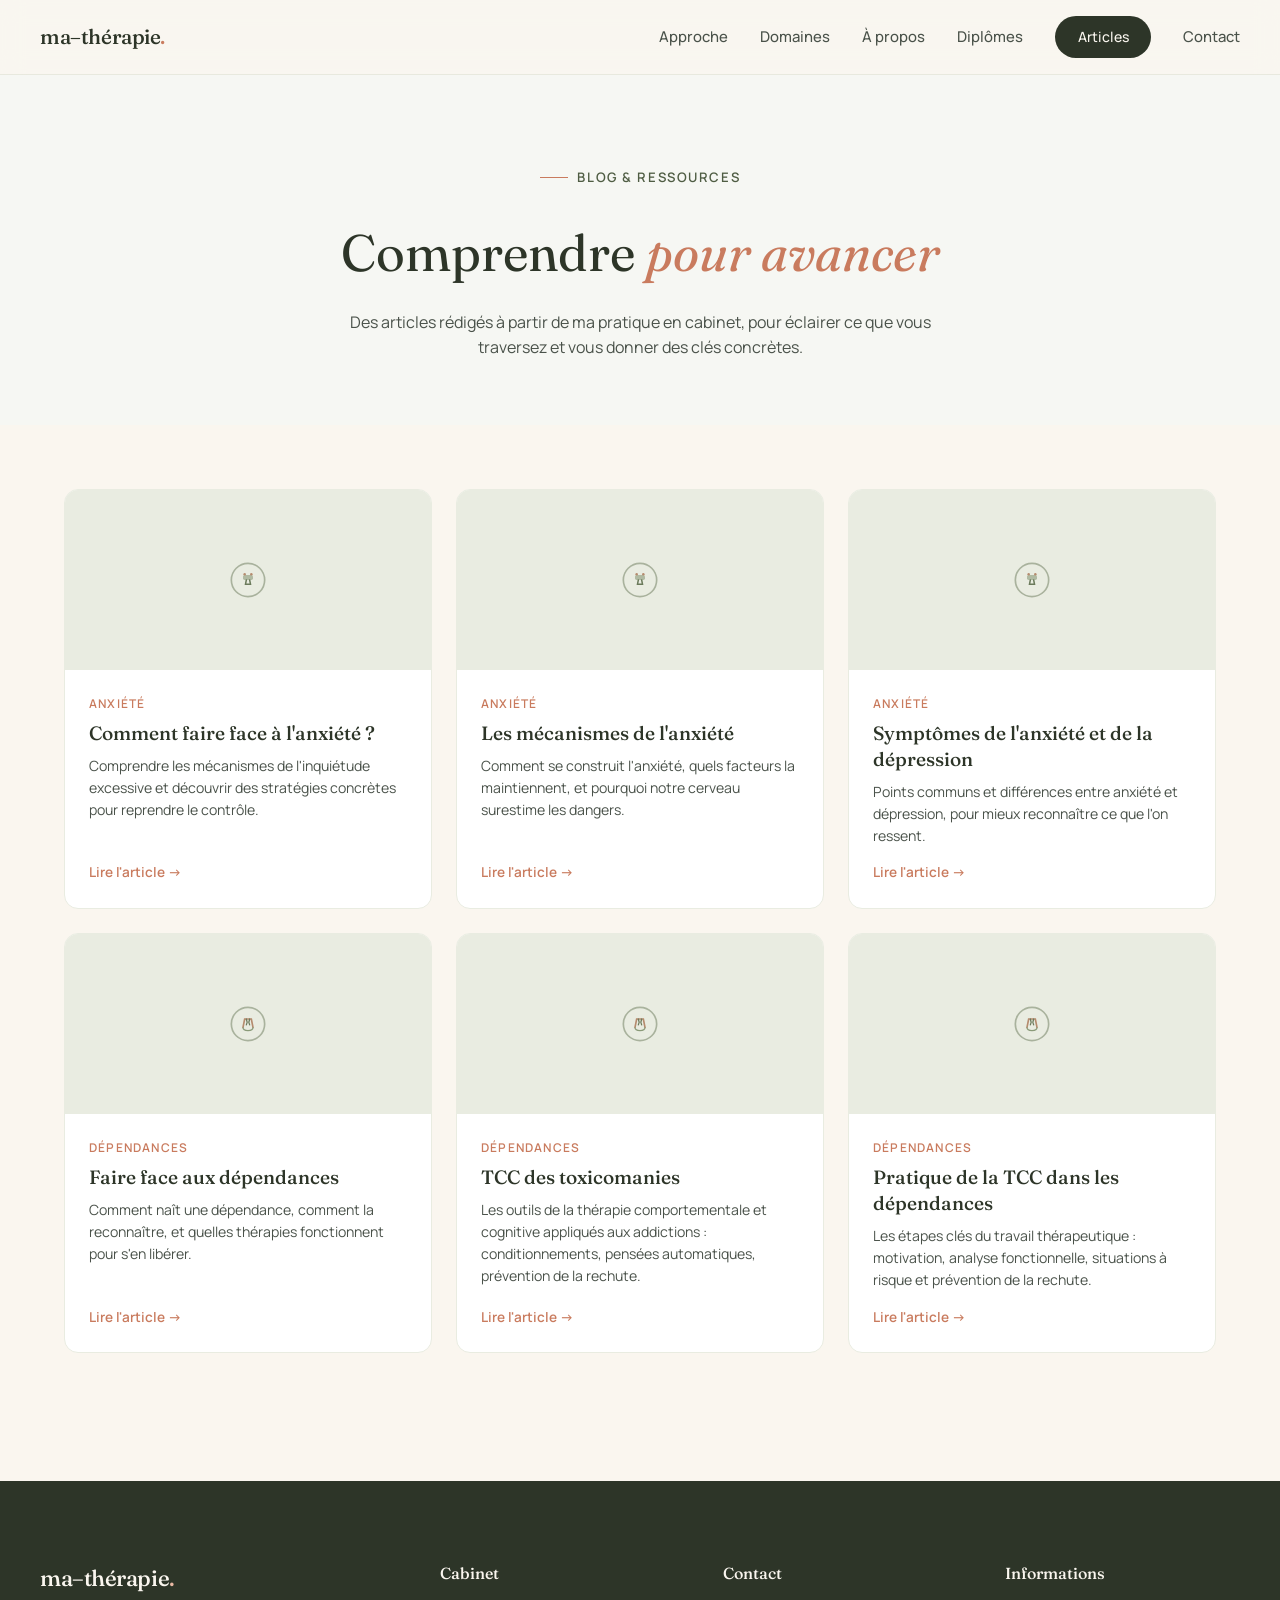
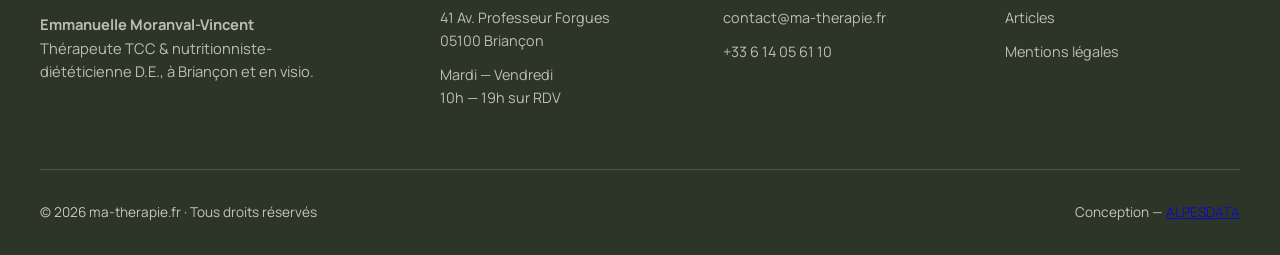
==== commit 4bd66ca6: "Fix : ; orphelin cassait :root et les variables CSS" ====
--- a/articles/index.html
+++ b/articles/index.html
@@ -48,10 +48,10 @@
   </script>
     <link rel="preconnect" href="https://fonts.googleapis.com">
     <link rel="preconnect" href="https://fonts.gstatic.com" crossorigin>
-    <link href="https://fonts.googleapis.com/css2?family=Fraunces:ital,opsz,wght@0,9..144,300;0,9..144,400;0,9..144,500;0,9..144,600;1,9..144,400&family=Manrope:wght@300;400;500;600;700&display=swap" rel="stylesheet">
+    <link rel="preload" href="https://fonts.googleapis.com/css2?family=Fraunces:ital,opsz,wght@0,9..144,300;0,9..144,400;0,9..144,500;0,9..144,600;1,9..144,400&family=Manrope:wght@300;400;500;600;700&display=swap" as="style" onload="this.onload=null;this.rel='stylesheet'">
+    <noscript><link rel="stylesheet" href="https://fonts.googleapis.com/css2?family=Fraunces:ital,opsz,wght@0,9..144,300;0,9..144,400;0,9..144,500;0,9..144,600;1,9..144,400&family=Manrope:wght@300;400;500;600;700&display=swap"></noscript>
     <style>
 /* === MA-THÉRAPIE.FR — Design System === */
-;
 
 :root {
   --sage-50: #f6f7f3;
